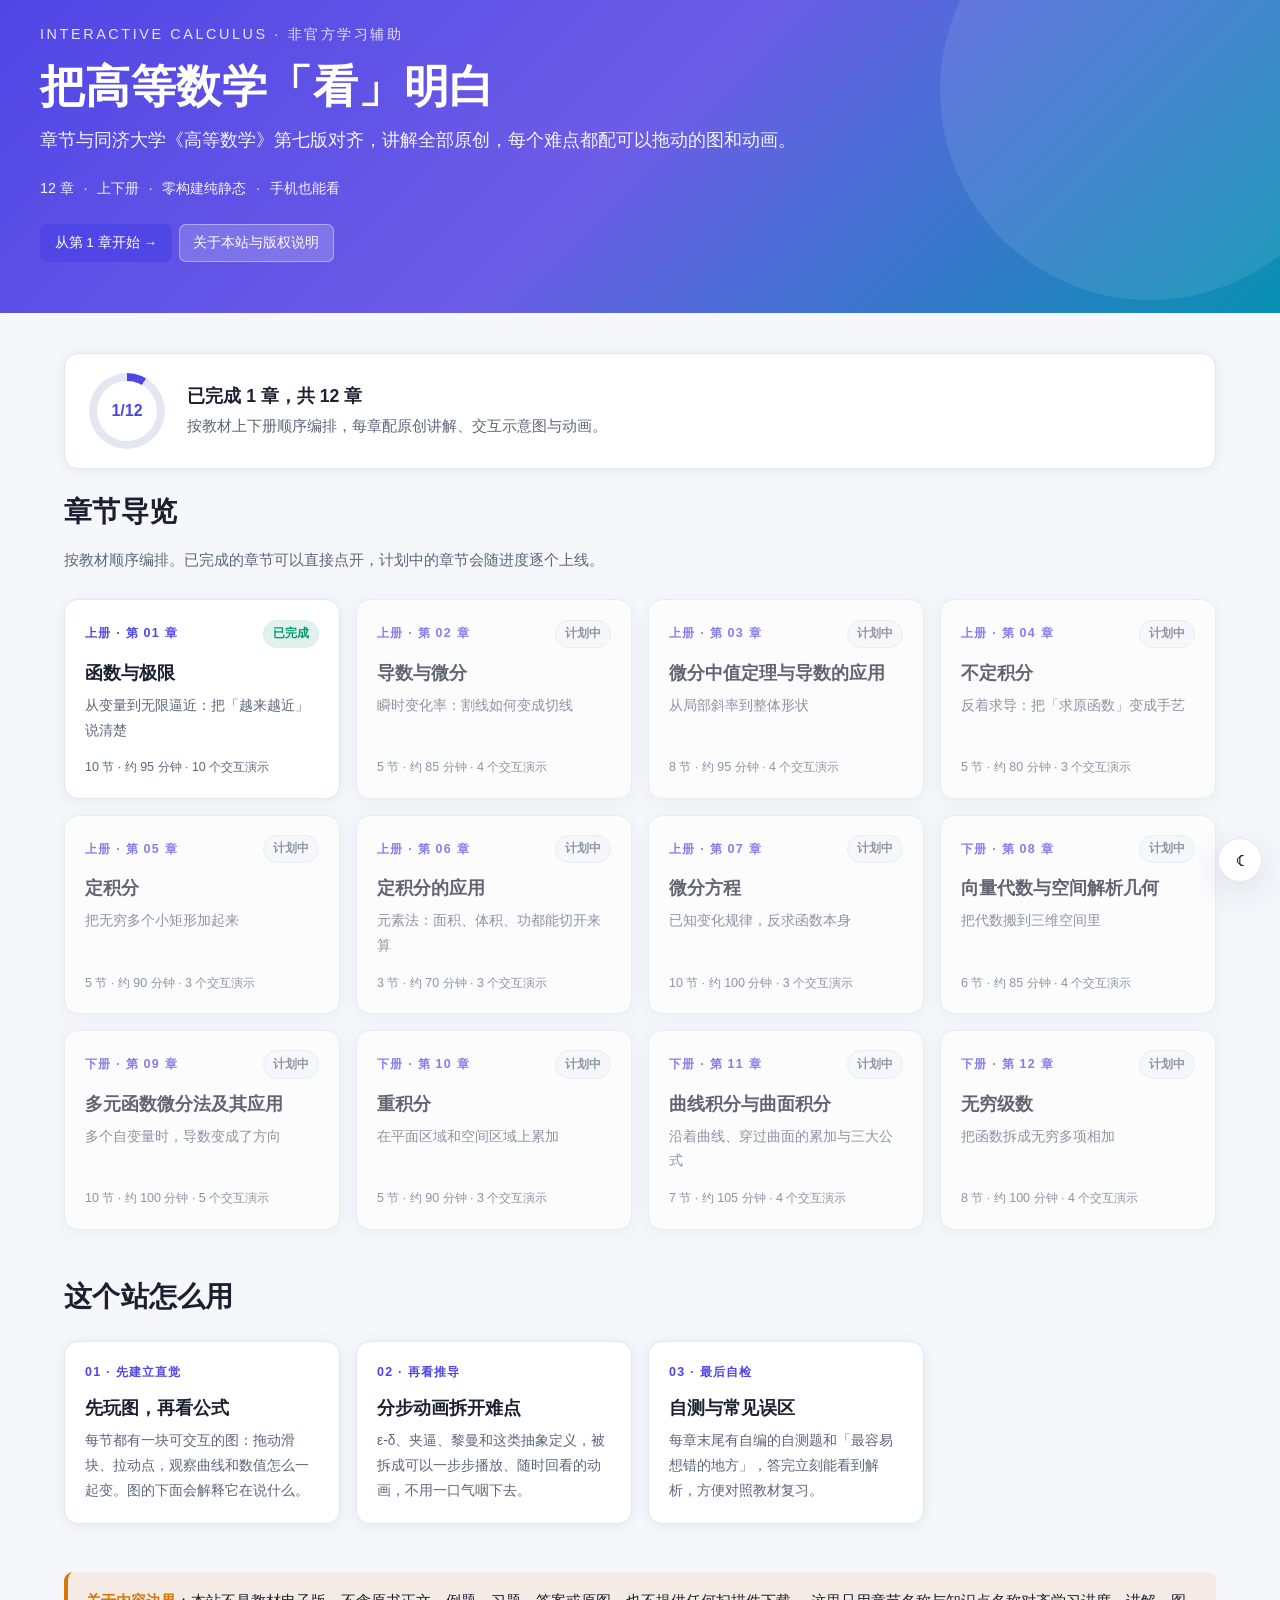
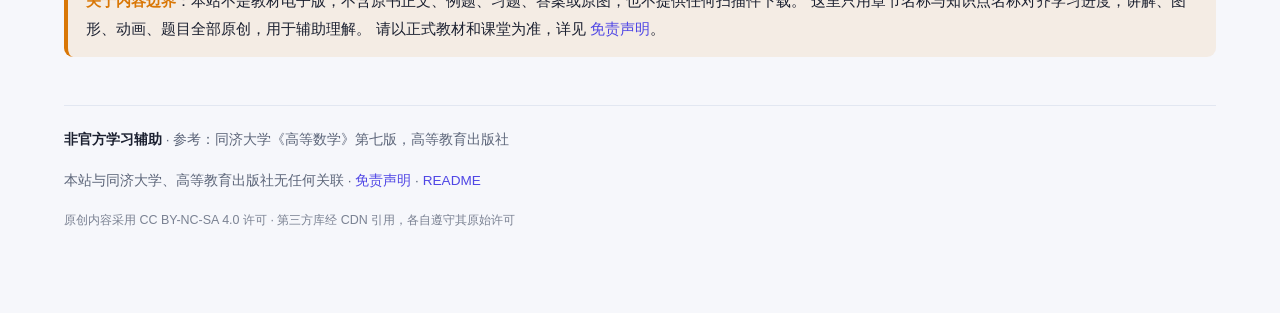
==== index.html @ 286d79a0 "init: 高数互动学习站骨架与第 1 章（函数与极限）" ====
<!DOCTYPE html>
<html lang="zh-CN">
<head>
<meta charset="UTF-8">
<meta name="viewport" content="width=device-width, initial-scale=1">
<title>高等数学 · 互动学习站</title>
<meta name="description" content="非官方学习辅助：把同济版高等数学讲得更直观，配原创示意图、动画与交互自测">
<link rel="stylesheet" href="assets/css/base.css">
<link rel="stylesheet" href="assets/css/layout.css">
<link rel="stylesheet" href="assets/css/components.css">
<script>try{var t=localStorage.getItem('am-theme');if(t)document.documentElement.dataset.theme=t;}catch(e){}</script>
<script type="module" src="assets/js/boot.js"></script>
</head>
<body>

<header class="home-hero">
  <div class="hero-inner">
    <div class="hero-index">Interactive Calculus · 非官方学习辅助</div>
    <h1>把高等数学「看」明白</h1>
    <p class="hero-sub">章节与同济大学《高等数学》第七版对齐，讲解全部原创，每个难点都配可以拖动的图和动画。</p>
    <div class="hero-meta">
      <span>12 章</span><span>·</span><span>上下册</span><span>·</span>
      <span>零构建纯静态</span><span>·</span><span>手机也能看</span>
    </div>
    <div class="btn-row" style="margin-top:1.4rem">
      <a class="btn primary" href="chapters/ch01/ch01.html" style="color:#fff">从第 1 章开始 →</a>
      <a class="btn" href="DISCLAIMER.md" style="background:rgba(255,255,255,.18);border-color:rgba(255,255,255,.4);color:#fff">关于本站与版权说明</a>
    </div>
  </div>
</header>

<div class="home-wrap">

  <div class="progress-panel" data-progress-board></div>

  <h2>章节导览</h2>
  <p class="hint">按教材顺序编排。已完成的章节可以直接点开，计划中的章节会随进度逐个上线。</p>
  <div class="chapter-grid" data-chapter-grid></div>

  <h2>这个站怎么用</h2>
  <div class="chapter-grid">
    <div class="chapter-card">
      <div class="cc-num">01 · 先建立直觉</div>
      <div class="cc-title">先玩图，再看公式</div>
      <div class="cc-sub">每节都有一块可交互的图：拖动滑块、拉动点，观察曲线和数值怎么一起变。图的下面会解释它在说什么。</div>
    </div>
    <div class="chapter-card">
      <div class="cc-num">02 · 再看推导</div>
      <div class="cc-title">分步动画拆开难点</div>
      <div class="cc-sub">ε-δ、夹逼、黎曼和这类抽象定义，被拆成可以一步步播放、随时回看的动画，不用一口气咽下去。</div>
    </div>
    <div class="chapter-card">
      <div class="cc-num">03 · 最后自检</div>
      <div class="cc-title">自测与常见误区</div>
      <div class="cc-sub">每章末尾有自编的自测题和「最容易想错的地方」，答完立刻能看到解析，方便对照教材复习。</div>
    </div>
  </div>

  <div data-card="warning" style="margin-top:2.4rem">
    <strong>关于内容边界</strong>：本站不是教材电子版，不含原书正文、例题、习题、答案或原图，也不提供任何扫描件下载。
    这里只用章节名称与知识点名称对齐学习进度，讲解、图形、动画、题目全部原创，用于辅助理解。
    请以正式教材和课堂为准，详见 <a href="DISCLAIMER.md">免责声明</a>。
  </div>

  <footer class="site-footer">
    <p><strong>非官方学习辅助</strong> · 参考：同济大学《高等数学》第七版，高等教育出版社</p>
    <p>本站与同济大学、高等教育出版社无任何关联 · <a href="DISCLAIMER.md">免责声明</a> · <a href="README.md">README</a></p>
    <p class="copyright">原创内容采用 CC BY-NC-SA 4.0 许可 · 第三方库经 CDN 引用，各自遵守其原始许可</p>
  </footer>
</div>

</body>
</html>
---- assets/css/base.css ----
/* 基础变量、排版、深浅色主题 */
:root {
  --bg: #f6f7fb;
  --bg-soft: #ffffff;
  --card: #ffffff;
  --fg: #1b2030;
  --fg-muted: #5c6579;
  --border: #e2e7f1;
  --accent: #4f46e5;
  --accent-soft: #eef0ff;
  --accent-2: #0891b2;
  --ok: #059669;
  --warn: #d97706;
  --danger: #dc2626;
  --shadow: 0 2px 14px rgba(28, 40, 90, .07);
  --shadow-lg: 0 10px 34px rgba(28, 40, 90, .12);
  --radius: 14px;
  --radius-sm: 9px;
  --maxw: 1200px;
  --font: -apple-system, BlinkMacSystemFont, "Segoe UI", "PingFang SC",
          "Hiragino Sans GB", "Microsoft YaHei", "Noto Sans CJK SC", sans-serif;
  --mono: "SFMono-Regular", Consolas, "Liberation Mono", Menlo, monospace;
}

[data-theme="dark"] {
  --bg: #10131c;
  --bg-soft: #171b27;
  --card: #1b2030;
  --fg: #eef1f8;
  --fg-muted: #a2abc0;
  --border: #2c3346;
  --accent: #9b93ff;
  --accent-soft: #262a45;
  --accent-2: #4fd1e5;
  --ok: #34d399;
  --warn: #fbbf24;
  --danger: #f87171;
  --shadow: 0 2px 14px rgba(0, 0, 0, .3);
  --shadow-lg: 0 10px 34px rgba(0, 0, 0, .45);
}

*, *::before, *::after { box-sizing: border-box; }

html { scroll-behavior: smooth; }

body {
  margin: 0;
  background: var(--bg);
  color: var(--fg);
  font-family: var(--font);
  font-size: 16px;
  line-height: 1.8;
  -webkit-font-smoothing: antialiased;
}

a { color: var(--accent); text-decoration: none; }
a:hover { text-decoration: underline; }

h1, h2, h3, h4 { line-height: 1.35; font-weight: 700; letter-spacing: .01em; }
h1 { font-size: clamp(1.9rem, 4vw, 2.8rem); margin: 0 0 .5rem; }
h2 { font-size: clamp(1.35rem, 2.6vw, 1.75rem); margin: 0 0 1rem; }
h3 { font-size: 1.2rem; margin: 2.4rem 0 .9rem; }

p { margin: 0 0 1.1rem; }
ul, ol { padding-left: 1.4rem; }
li { margin: .35rem 0; }

code {
  font-family: var(--mono);
  font-size: .9em;
  background: var(--accent-soft);
  color: var(--accent);
  padding: .12em .4em;
  border-radius: 5px;
}

.hint { color: var(--fg-muted); font-size: .93rem; }

/* 公式：允许横向滚动，避免窄屏撑破布局 */
.katex-display {
  overflow-x: auto;
  overflow-y: hidden;
  padding: .35rem 0;
  margin: 1rem 0 !important;
}

img, svg { max-width: 100%; height: auto; }

::selection { background: var(--accent); color: #fff; }

:focus-visible { outline: 3px solid var(--accent-2); outline-offset: 2px; }

@media (prefers-reduced-motion: reduce) {
  html { scroll-behavior: auto; }
  *, *::before, *::after { animation-duration: .01ms !important; transition-duration: .01ms !important; }
}
---- assets/css/layout.css ----
/* 页面骨架：章节头、侧栏 + 主内容、首页网格、页脚 */

.chapter-hero, .home-hero {
  position: relative;
  background: linear-gradient(135deg, var(--accent) 0%, #6d5ce7 48%, var(--accent-2) 100%);
  color: #fff;
  padding: 1.4rem 1.5rem 3.2rem;
  overflow: hidden;
}

.chapter-hero::after, .home-hero::after {
  content: "";
  position: absolute;
  right: -80px; top: -120px;
  width: 420px; height: 420px;
  border-radius: 50%;
  background: rgba(255, 255, 255, .09);
  pointer-events: none;
}

.back-link {
  display: inline-block;
  color: rgba(255, 255, 255, .9);
  font-size: .9rem;
  margin-bottom: 1.6rem;
}
.back-link:hover { color: #fff; }

.hero-inner { max-width: var(--maxw); margin: 0 auto; position: relative; z-index: 1; }
.hero-index {
  font-size: .9rem; letter-spacing: .18em; text-transform: uppercase;
  opacity: .85; margin-bottom: .5rem;
}
.hero-sub { font-size: 1.1rem; opacity: .93; margin: .3rem 0 1.2rem; }
.hero-meta { display: flex; flex-wrap: wrap; gap: .6rem; font-size: .9rem; opacity: .92; }

.page-shell {
  max-width: var(--maxw);
  margin: -1.6rem auto 0;
  padding: 0 1.5rem 3rem;
  display: grid;
  grid-template-columns: 236px minmax(0, 1fr);
  gap: 2rem;
  position: relative;
  z-index: 2;
}

.sidebar {
  position: sticky;
  top: 1.2rem;
  align-self: start;
  background: var(--card);
  border: 1px solid var(--border);
  border-radius: var(--radius);
  box-shadow: var(--shadow);
  padding: 1.1rem .9rem;
  max-height: calc(100vh - 2.4rem);
  overflow-y: auto;
  font-size: .9rem;
}

.sidebar h4 {
  margin: .2rem .4rem .7rem;
  font-size: .8rem;
  letter-spacing: .12em;
  color: var(--fg-muted);
  text-transform: uppercase;
}

.sidebar a {
  display: block;
  padding: .38rem .55rem;
  border-radius: 7px;
  color: var(--fg-muted);
  line-height: 1.45;
}
.sidebar a:hover { background: var(--accent-soft); color: var(--accent); text-decoration: none; }
.sidebar a.is-current { background: var(--accent-soft); color: var(--accent); font-weight: 700; }
.sidebar .nav-divider { height: 1px; background: var(--border); margin: .8rem .4rem; }
.sidebar .sec-link { font-size: .83rem; padding-left: 1rem; }

.content {
  background: var(--card);
  border: 1px solid var(--border);
  border-radius: var(--radius);
  box-shadow: var(--shadow);
  padding: 2.2rem clamp(1.2rem, 3vw, 2.8rem);
  min-width: 0;
}

.block { margin-bottom: 3.2rem; scroll-margin-top: 1.5rem; }
.block > h2 {
  padding-bottom: .55rem;
  border-bottom: 2px solid var(--accent-soft);
}
.block > h2::before {
  content: "";
  display: inline-block;
  width: 5px; height: 1.05em;
  background: var(--accent);
  border-radius: 3px;
  vertical-align: -.16em;
  margin-right: .65rem;
}

.section { border-top: 1px dashed var(--border); padding-top: .4rem; }
.section:first-of-type { border-top: 0; }

/* 首页 */
.home-wrap { max-width: var(--maxw); margin: 0 auto; padding: 2.5rem 1.5rem 4rem; }
.home-lead { font-size: 1.05rem; color: var(--fg-muted); max-width: 760px; }
.chapter-grid {
  display: grid;
  grid-template-columns: repeat(auto-fill, minmax(258px, 1fr));
  gap: 1rem;
  margin: 1.6rem 0 3rem;
}
.chapter-card {
  display: flex; flex-direction: column;
  background: var(--card);
  border: 1px solid var(--border);
  border-radius: var(--radius);
  padding: 1.2rem 1.25rem;
  box-shadow: var(--shadow);
  color: var(--fg);
  transition: transform .18s ease, box-shadow .18s ease, border-color .18s ease;
  min-height: 158px;
}
.chapter-card:hover {
  transform: translateY(-3px);
  box-shadow: var(--shadow-lg);
  border-color: var(--accent);
  text-decoration: none;
  color: var(--fg);
}
.chapter-card.is-planned { opacity: .68; }
.cc-top { display: flex; align-items: center; justify-content: space-between; gap: .5rem; }
.cc-num { font-size: .78rem; letter-spacing: .1em; color: var(--accent); font-weight: 700; }
.cc-title { font-size: 1.12rem; font-weight: 700; margin: .55rem 0 .3rem; }
.cc-sub { font-size: .86rem; color: var(--fg-muted); flex: 1; }
.cc-foot { font-size: .78rem; color: var(--fg-muted); margin-top: .8rem; }

/* 页脚 */
.site-footer {
  margin-top: 3rem;
  padding-top: 1.4rem;
  border-top: 1px solid var(--border);
  font-size: .85rem;
  color: var(--fg-muted);
  line-height: 1.7;
}
.site-footer strong { color: var(--fg); }
.site-footer .copyright { font-size: .78rem; opacity: .8; }

@media (max-width: 900px) {
  .page-shell { grid-template-columns: 1fr; gap: 1rem; }
  .sidebar {
    position: static; max-height: none;
    display: none;
  }
  .sidebar.is-open { display: block; }
  .content { padding: 1.6rem 1.15rem; }
  .chapter-hero, .home-hero { padding-bottom: 2.6rem; }
}
---- assets/css/components.css ----
/* 组件：卡片、演示容器、控件、测验、进度、知识图 */

[data-card] {
  border-radius: var(--radius-sm);
  padding: .95rem 1.15rem;
  margin: 1.1rem 0;
  border-left: 4px solid var(--accent);
  background: var(--accent-soft);
  font-size: .95rem;
}
[data-card] strong { color: var(--accent); }
[data-card="warning"] { border-left-color: var(--warn); background: rgba(217,119,6,.09); }
[data-card="warning"] strong { color: var(--warn); }
[data-card="example"] { border-left-color: var(--accent-2); background: rgba(8,145,178,.08); }
[data-card="example"] strong { color: var(--accent-2); }
[data-card="tip"] { border-left-color: var(--ok); background: rgba(5,150,105,.08); }
[data-card="tip"] strong { color: var(--ok); }

.insight { border: 1px dashed var(--ok); }

.goal-list { list-style: none; padding: 0; display: grid; gap: .55rem; }
.goal-list label { display: flex; gap: .65rem; align-items: flex-start; cursor: pointer; }
.goal-list input { margin-top: .45rem; accent-color: var(--accent); width: 16px; height: 16px; flex: none; }
.goal-list label.is-done { color: var(--fg-muted); text-decoration: line-through; }

/* 演示容器：固定高度，JSXGraph / SVG / three.js 都挂在这里 */
.demo-box {
  position: relative;
  background: var(--bg);
  border: 1px solid var(--border);
  border-radius: var(--radius-sm);
  margin: 1.2rem 0;
  padding: .8rem;
}
.demo-box .demo-title {
  font-size: .88rem; font-weight: 700; color: var(--fg);
  margin: 0 0 .1rem;
}
.demo-box .demo-caption { font-size: .83rem; color: var(--fg-muted); margin: 0 0 .6rem; }
.demo-canvas {
  width: 100%; height: 330px;
  background: var(--bg-soft);
  border-radius: 7px;
  border: 1px solid var(--border);
  position: relative;
  overflow: hidden;
}
.demo-canvas.tall { height: 400px; }
.jxgbox { background: var(--bg-soft) !important; }

.demo-controls {
  display: flex; flex-wrap: wrap; align-items: center; gap: .6rem 1rem;
  margin-top: .75rem; font-size: .86rem;
}
.demo-controls label { display: inline-flex; align-items: center; gap: .45rem; }
.demo-controls input[type="range"] { width: 150px; accent-color: var(--accent); }
.demo-controls output {
  font-family: var(--mono); font-size: .85rem;
  background: var(--accent-soft); color: var(--accent);
  padding: .1rem .45rem; border-radius: 5px; min-width: 3.2rem; text-align: center;
}

.btn {
  font: inherit; font-size: .85rem;
  padding: .35rem .85rem;
  border: 1px solid var(--border);
  border-radius: 7px;
  background: var(--bg-soft);
  color: var(--fg);
  cursor: pointer;
  transition: background .15s, border-color .15s, transform .1s;
}
.btn:hover { border-color: var(--accent); color: var(--accent); }
.btn:active { transform: translateY(1px); }
.btn.primary { background: var(--accent); border-color: var(--accent); color: #fff; }
.btn.primary:hover { filter: brightness(1.1); color: #fff; }
.btn.is-active { background: var(--accent); border-color: var(--accent); color: #fff; }
.btn-row { display: flex; flex-wrap: wrap; gap: .45rem; margin-top: .7rem; }

.readout {
  font-family: var(--mono); font-size: .86rem;
  background: var(--bg-soft);
  border: 1px solid var(--border);
  border-radius: 7px;
  padding: .55rem .75rem;
  margin-top: .7rem;
  color: var(--fg);
  white-space: pre-wrap;
  word-break: break-word;
}
.readout b { color: var(--accent); }

/* 分步动画控制条 */
.step-bar { display: flex; align-items: center; gap: .5rem; flex-wrap: wrap; margin-top: .75rem; }
.step-dots { display: flex; gap: .3rem; flex: 1; }
.step-dot {
  width: 9px; height: 9px; border-radius: 50%;
  background: var(--border); border: 0; padding: 0; cursor: pointer;
}
.step-dot.is-active { background: var(--accent); transform: scale(1.35); }
.step-label { font-size: .83rem; color: var(--fg-muted); min-width: 2rem; text-align: right; }

/* 知识结构图 */
.mermaid-box {
  background: var(--bg);
  border: 1px solid var(--border);
  border-radius: var(--radius-sm);
  padding: 1rem;
  overflow-x: auto;
  text-align: center;
}
.mermaid-box svg { max-width: 100%; }
.mermaid-fallback { font-size: .88rem; color: var(--fg-muted); text-align: left; }

/* 自测题 */
.quiz-item {
  border: 1px solid var(--border);
  border-radius: var(--radius-sm);
  padding: 1rem 1.1rem;
  margin-bottom: 1rem;
  background: var(--bg);
}
.quiz-q { font-weight: 600; margin-bottom: .7rem; }
.quiz-options { display: grid; gap: .45rem; }
.quiz-opt {
  text-align: left; font: inherit; font-size: .92rem;
  padding: .5rem .75rem;
  border: 1px solid var(--border); border-radius: 7px;
  background: var(--bg-soft); color: var(--fg); cursor: pointer;
}
.quiz-opt:hover:not(:disabled) { border-color: var(--accent); }
.quiz-opt.is-correct { background: rgba(5,150,105,.13); border-color: var(--ok); color: var(--ok); }
.quiz-opt.is-wrong { background: rgba(220,38,38,.1); border-color: var(--danger); color: var(--danger); }
.quiz-opt:disabled { cursor: default; }
.quiz-explain { font-size: .88rem; margin-top: .7rem; color: var(--fg-muted); }
.quiz-score { font-size: .9rem; color: var(--fg-muted); margin-bottom: 1rem; }
.quiz-score b { color: var(--accent); font-size: 1.05rem; }

/* 徽章与进度 */
.badge {
  display: inline-block; font-size: .74rem; font-weight: 700;
  padding: .16rem .55rem; border-radius: 999px;
  background: var(--accent-soft); color: var(--accent);
  border: 1px solid var(--border);
}
.badge.done { background: rgba(5,150,105,.12); color: var(--ok); }
.badge.planned { background: var(--bg); color: var(--fg-muted); }

.progress-panel {
  display: flex; align-items: center; gap: 1.4rem; flex-wrap: wrap;
  background: var(--card); border: 1px solid var(--border);
  border-radius: var(--radius); padding: 1.2rem 1.5rem;
  box-shadow: var(--shadow); margin-bottom: 1.5rem;
}
.progress-ring {
  width: 76px; height: 76px; border-radius: 50%; flex: none;
  display: grid; place-items: center;
  background: conic-gradient(var(--accent) 0deg, var(--border) 0deg);
}
.progress-ring > span {
  width: 60px; height: 60px; border-radius: 50%;
  background: var(--card); display: grid; place-items: center;
  font-weight: 700; font-size: 1rem; color: var(--accent);
}
.progress-text b { font-size: 1.1rem; }

.chapter-nav { display: flex; justify-content: space-between; gap: 1rem; margin-top: 1.5rem; }
.chapter-nav a {
  flex: 1; border: 1px solid var(--border); border-radius: var(--radius-sm);
  padding: .8rem 1rem; background: var(--bg); color: var(--fg);
}
.chapter-nav a:hover { border-color: var(--accent); text-decoration: none; }
.chapter-nav span { display: block; font-size: .78rem; color: var(--fg-muted); }
.chapter-nav .nav-next { text-align: right; }
.chapter-nav .nav-empty { flex: 1; }

/* 主题切换 / 侧栏开关 */
.theme-toggle {
  position: fixed; right: 1.1rem; bottom: 1.1rem; z-index: 40;
  width: 44px; height: 44px; border-radius: 50%;
  border: 1px solid var(--border); background: var(--card);
  color: var(--fg); box-shadow: var(--shadow-lg);
  cursor: pointer; font-size: 1.1rem;
}
.nav-toggle { display: none; }
@media (max-width: 900px) {
  .nav-toggle {
    display: inline-block; position: fixed; left: 1.1rem; bottom: 1.1rem; z-index: 40;
    padding: .5rem .85rem; border-radius: 999px;
  }
  .demo-canvas { height: 280px; }
  .demo-canvas.tall { height: 330px; }
  .demo-controls input[type="range"] { width: 110px; }
}

/* CDN 加载失败提示 */
.lib-error {
  padding: .8rem 1rem; border-radius: var(--radius-sm);
  border: 1px solid var(--warn); background: rgba(217,119,6,.1);
  color: var(--warn); font-size: .86rem; margin: .6rem 0;
}
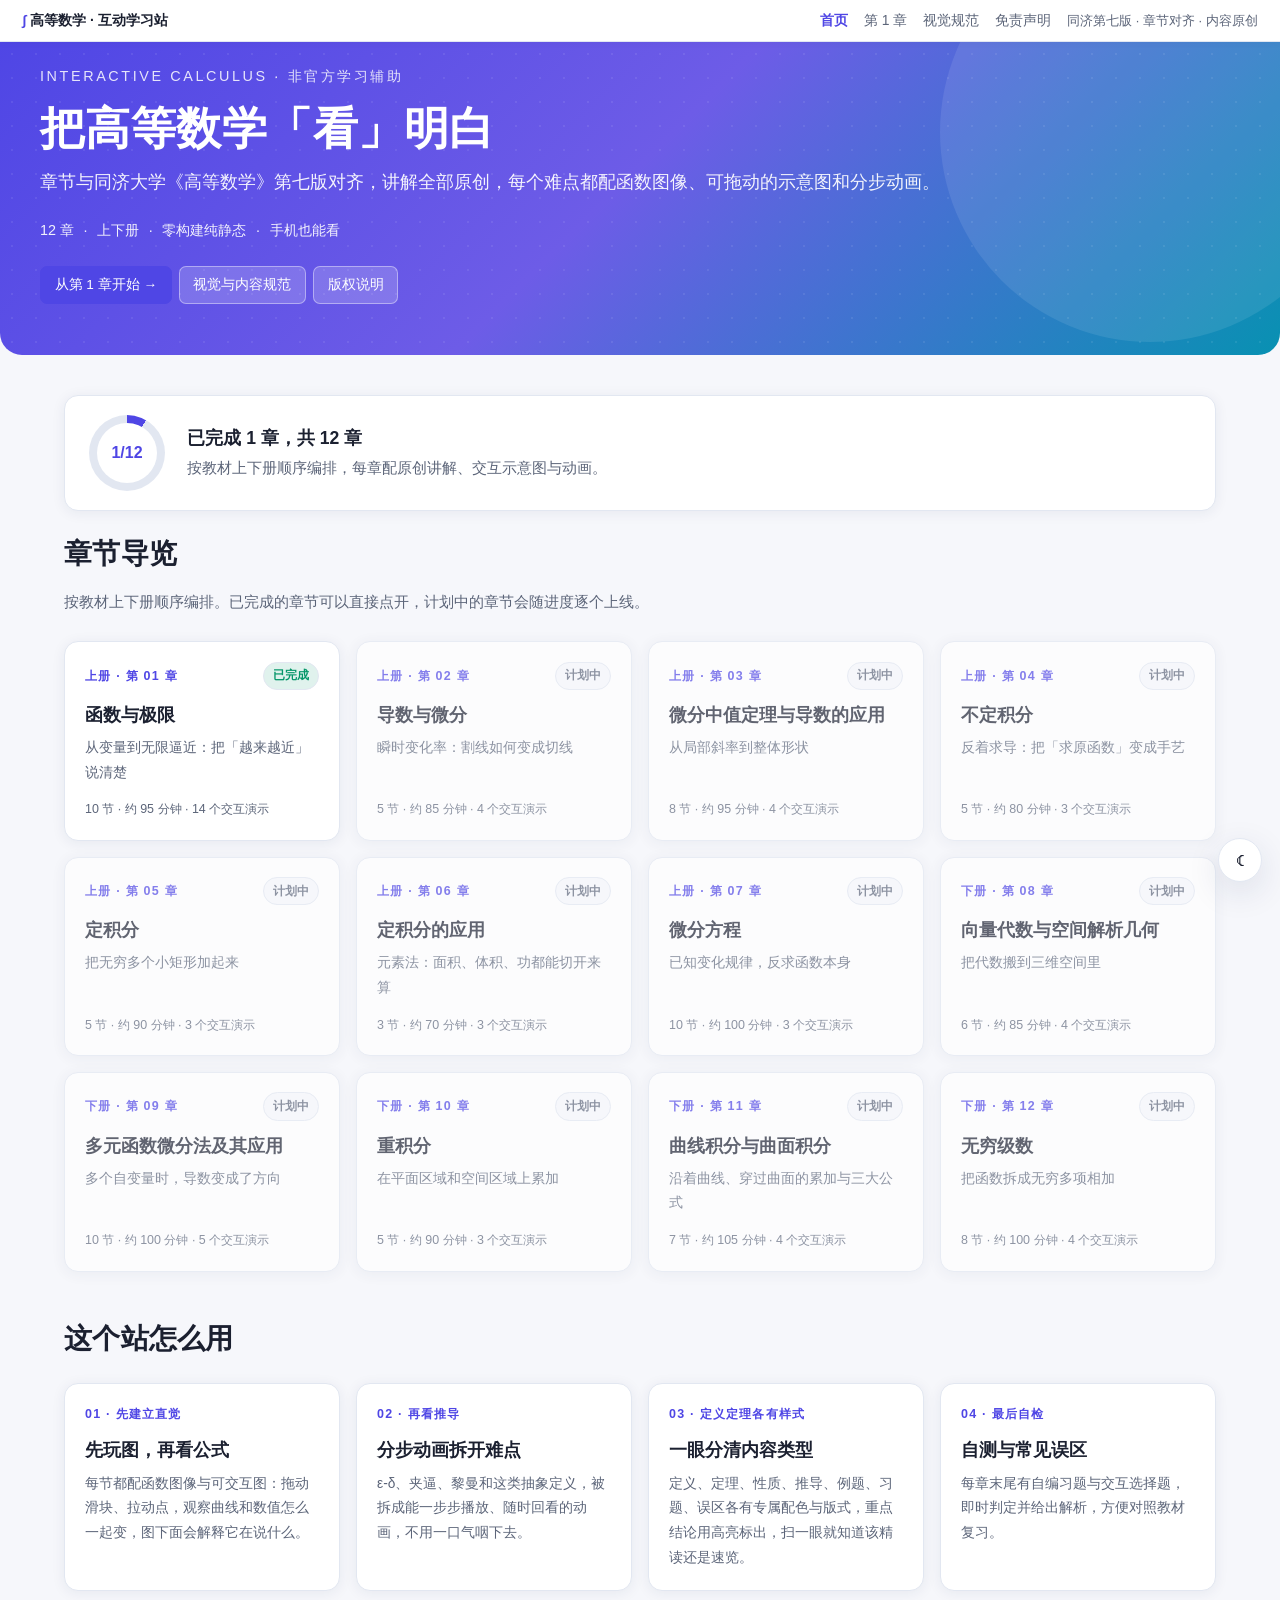
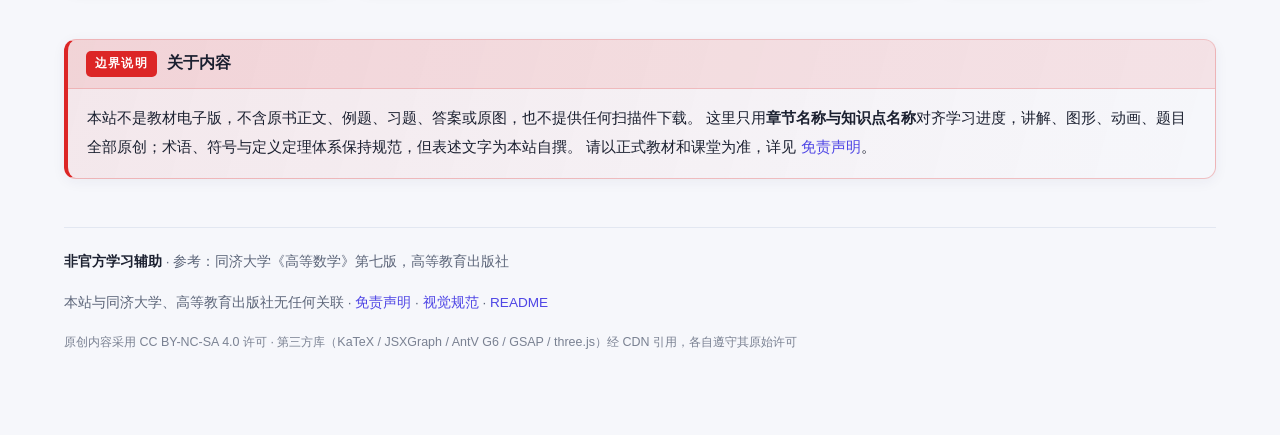
==== commit 7ca1ff1c: "feat(ch01): AntV G6 知识图、视觉规范体系与 14 个函数图像演示" ====
--- a/index.html
+++ b/index.html
@@ -4,27 +4,42 @@
 <meta charset="UTF-8">
 <meta name="viewport" content="width=device-width, initial-scale=1">
 <title>高等数学 · 互动学习站</title>
-<meta name="description" content="非官方学习辅助：把同济版高等数学讲得更直观，配原创示意图、动画与交互自测">
+<meta name="description" content="非官方学习辅助：把同济版高等数学讲得更直观，配原创函数图像、动画与交互自测">
 <link rel="stylesheet" href="assets/css/base.css">
 <link rel="stylesheet" href="assets/css/layout.css">
 <link rel="stylesheet" href="assets/css/components.css">
+<link rel="stylesheet" href="assets/css/design-system.css">
 <script>try{var t=localStorage.getItem('am-theme');if(t)document.documentElement.dataset.theme=t;}catch(e){}</script>
 <script type="module" src="assets/js/boot.js"></script>
+<script type="module" src="assets/js/polish.js"></script>
 </head>
 <body>
+
+<div class="topbar">
+  <div class="brand"><b>∫</b> 高等数学 · 互动学习站</div>
+  <nav class="tb-nav">
+    <a href="index.html">首页</a>
+    <a href="chapters/ch01/ch01.html">第 1 章</a>
+    <a href="style-guide.html">视觉规范</a>
+    <a href="DISCLAIMER.md">免责声明</a>
+  </nav>
+  <span class="tb-hint">同济第七版 · 章节对齐 · 内容原创</span>
+</div>
+<div class="reading-progress" data-reading-progress></div>
 
 <header class="home-hero">
   <div class="hero-inner">
     <div class="hero-index">Interactive Calculus · 非官方学习辅助</div>
     <h1>把高等数学「看」明白</h1>
-    <p class="hero-sub">章节与同济大学《高等数学》第七版对齐，讲解全部原创，每个难点都配可以拖动的图和动画。</p>
+    <p class="hero-sub">章节与同济大学《高等数学》第七版对齐，讲解全部原创，每个难点都配函数图像、可拖动的示意图和分步动画。</p>
     <div class="hero-meta">
       <span>12 章</span><span>·</span><span>上下册</span><span>·</span>
       <span>零构建纯静态</span><span>·</span><span>手机也能看</span>
     </div>
     <div class="btn-row" style="margin-top:1.4rem">
       <a class="btn primary" href="chapters/ch01/ch01.html" style="color:#fff">从第 1 章开始 →</a>
-      <a class="btn" href="DISCLAIMER.md" style="background:rgba(255,255,255,.18);border-color:rgba(255,255,255,.4);color:#fff">关于本站与版权说明</a>
+      <a class="btn" href="style-guide.html" style="background:rgba(255,255,255,.18);border-color:rgba(255,255,255,.4);color:#fff">视觉与内容规范</a>
+      <a class="btn" href="DISCLAIMER.md" style="background:rgba(255,255,255,.18);border-color:rgba(255,255,255,.4);color:#fff">版权说明</a>
     </div>
   </div>
 </header>
@@ -34,7 +49,7 @@
   <div class="progress-panel" data-progress-board></div>
 
   <h2>章节导览</h2>
-  <p class="hint">按教材顺序编排。已完成的章节可以直接点开，计划中的章节会随进度逐个上线。</p>
+  <p class="hint">按教材上下册顺序编排。已完成的章节可以直接点开，计划中的章节会随进度逐个上线。</p>
   <div class="chapter-grid" data-chapter-grid></div>
 
   <h2>这个站怎么用</h2>
@@ -42,30 +57,41 @@
     <div class="chapter-card">
       <div class="cc-num">01 · 先建立直觉</div>
       <div class="cc-title">先玩图，再看公式</div>
-      <div class="cc-sub">每节都有一块可交互的图：拖动滑块、拉动点，观察曲线和数值怎么一起变。图的下面会解释它在说什么。</div>
+      <div class="cc-sub">每节都配函数图像与可交互图：拖动滑块、拉动点，观察曲线和数值怎么一起变，图下面会解释它在说什么。</div>
     </div>
     <div class="chapter-card">
       <div class="cc-num">02 · 再看推导</div>
       <div class="cc-title">分步动画拆开难点</div>
-      <div class="cc-sub">ε-δ、夹逼、黎曼和这类抽象定义，被拆成可以一步步播放、随时回看的动画，不用一口气咽下去。</div>
+      <div class="cc-sub">ε-δ、夹逼、黎曼和这类抽象定义，被拆成能一步步播放、随时回看的动画，不用一口气咽下去。</div>
     </div>
     <div class="chapter-card">
-      <div class="cc-num">03 · 最后自检</div>
+      <div class="cc-num">03 · 定义定理各有样式</div>
+      <div class="cc-title">一眼分清内容类型</div>
+      <div class="cc-sub">定义、定理、性质、推导、例题、习题、误区各有专属配色与版式，重点结论用高亮标出，扫一眼就知道该精读还是速览。</div>
+    </div>
+    <div class="chapter-card">
+      <div class="cc-num">04 · 最后自检</div>
       <div class="cc-title">自测与常见误区</div>
-      <div class="cc-sub">每章末尾有自编的自测题和「最容易想错的地方」，答完立刻能看到解析，方便对照教材复习。</div>
+      <div class="cc-sub">每章末尾有自编习题与交互选择题，即时判定并给出解析，方便对照教材复习。</div>
     </div>
   </div>
 
-  <div data-card="warning" style="margin-top:2.4rem">
-    <strong>关于内容边界</strong>：本站不是教材电子版，不含原书正文、例题、习题、答案或原图，也不提供任何扫描件下载。
-    这里只用章节名称与知识点名称对齐学习进度，讲解、图形、动画、题目全部原创，用于辅助理解。
-    请以正式教材和课堂为准，详见 <a href="DISCLAIMER.md">免责声明</a>。
+  <div class="math-block pitfall" style="margin-top:2.4rem">
+    <div class="mb-head"><span class="mb-tag">边界说明</span><span class="mb-title">关于内容</span></div>
+    <div class="mb-body">
+      本站不是教材电子版，不含原书正文、例题、习题、答案或原图，也不提供任何扫描件下载。
+      这里只用<strong>章节名称与知识点名称</strong>对齐学习进度，讲解、图形、动画、题目全部原创；术语、符号与定义定理体系保持规范，但表述文字为本站自撰。
+      请以正式教材和课堂为准，详见 <a href="DISCLAIMER.md">免责声明</a>。
+    </div>
   </div>
 
   <footer class="site-footer">
     <p><strong>非官方学习辅助</strong> · 参考：同济大学《高等数学》第七版，高等教育出版社</p>
-    <p>本站与同济大学、高等教育出版社无任何关联 · <a href="DISCLAIMER.md">免责声明</a> · <a href="README.md">README</a></p>
-    <p class="copyright">原创内容采用 CC BY-NC-SA 4.0 许可 · 第三方库经 CDN 引用，各自遵守其原始许可</p>
+    <p>本站与同济大学、高等教育出版社无任何关联 ·
+       <a href="DISCLAIMER.md">免责声明</a> ·
+       <a href="style-guide.html">视觉规范</a> ·
+       <a href="README.md">README</a></p>
+    <p class="copyright">原创内容采用 CC BY-NC-SA 4.0 许可 · 第三方库（KaTeX / JSXGraph / AntV G6 / GSAP / three.js）经 CDN 引用，各自遵守其原始许可</p>
   </footer>
 </div>
 
--- a/assets/css/design-system.css
+++ b/assets/css/design-system.css
@@ -0,0 +1,270 @@
+/* ============================================================
+   高等数学互动学习站 · 视觉设计规范 v1 (Design System)
+   ------------------------------------------------------------
+   语义化数学内容组件（全部靠 class，无需 JS）：
+     .math-block.definition   定义        靛蓝
+     .math-block.theorem      定理        紫
+     .math-block.property     性质 / 推论 青
+     .math-block.proof        推导 / 证明 石板
+     .math-block.example      例题        绿
+     .math-block.exercise     习题        琥珀
+     .math-block.remark       注记        灰
+     .math-block.insight      直观理解    绿松
+     .math-block.pitfall      常见误区    红
+     mark.key / strong.term   重点高亮 / 术语强调
+     .formula-box             独立编号公式块
+   页面级：
+     .topbar  顶部导航   .reading-progress  阅读进度条
+   ------------------------------------------------------------
+   新增章节时直接套用这些 class，禁止另起一套颜色或卡片样式。
+   ============================================================ */
+
+:root {
+  --def:      #4f46e5; --def-rgb:     79, 70, 229;
+  --thm:      #7c3aed; --thm-rgb:    124, 58, 237;
+  --prop:     #0891b2; --prop-rgb:     8, 145, 178;
+  --proof:    #475569; --proof-rgb:   71, 85, 105;
+  --ex:       #059669; --ex-rgb:       5, 150, 105;
+  --exer:     #d97706; --exer-rgb:   217, 119, 6;
+  --remark:   #64748b; --remark-rgb: 100, 116, 139;
+  --insight:  #0d9488; --insight-rgb: 13, 148, 136;
+  --pitfall:  #dc2626; --pitfall-rgb:220, 38, 38;
+  --key:      #f59e0b;
+}
+
+/* ---------- 语义卡片基类 ---------- */
+
+.math-block {
+  --c: var(--def);
+  --cr: var(--def-rgb);
+  position: relative;
+  margin: 1.7rem 0;
+  border: 1px solid rgba(var(--cr), .26);
+  border-left: 4px solid var(--c);
+  border-radius: 12px;
+  background: linear-gradient(105deg, rgba(var(--cr), .075), rgba(var(--cr), .018) 66%, transparent);
+  box-shadow: 0 3px 14px rgba(28, 40, 90, .055);
+  overflow: hidden;
+}
+[data-theme="dark"] .math-block {
+  background: rgba(var(--cr), .11);
+  box-shadow: 0 3px 16px rgba(0, 0, 0, .26);
+}
+
+.math-block > .mb-head {
+  display: flex; align-items: center; gap: .6rem; flex-wrap: wrap;
+  padding: .6rem 1.1rem;
+  background: rgba(var(--cr), .10);
+  border-bottom: 1px solid rgba(var(--cr), .18);
+}
+.mb-tag {
+  background: var(--c); color: #fff;
+  font-size: .72rem; font-weight: 700; letter-spacing: .1em;
+  padding: .18rem .6rem; border-radius: 5px; white-space: nowrap;
+}
+.mb-title { font-weight: 700; font-size: 1rem; color: var(--fg); }
+.mb-no {
+  margin-left: auto; font-family: var(--mono);
+  font-size: .78rem; color: var(--c); opacity: .9; white-space: nowrap;
+}
+.math-block > .mb-body {
+  padding: .95rem 1.2rem 1.05rem;
+  font-size: .95rem; line-height: 1.88;
+}
+.math-block .mb-body > :last-child { margin-bottom: 0; }
+
+/* 变体配色 */
+.math-block.definition { --c: var(--def);     --cr: var(--def-rgb); }
+.math-block.theorem    { --c: var(--thm);     --cr: var(--thm-rgb); }
+.math-block.property   { --c: var(--prop);    --cr: var(--prop-rgb); }
+.math-block.proof      { --c: var(--proof);   --cr: var(--proof-rgb); }
+.math-block.example    { --c: var(--ex);      --cr: var(--ex-rgb); }
+.math-block.exercise   { --c: var(--exer);    --cr: var(--exer-rgb); }
+.math-block.remark     { --c: var(--remark);  --cr: var(--remark-rgb); }
+.math-block.insight    { --c: var(--insight); --cr: var(--insight-rgb); }
+.math-block.pitfall    { --c: var(--pitfall); --cr: var(--pitfall-rgb); }
+
+/* 定理、定义：正文里的关键句自动加重 */
+.math-block.definition .mb-body strong,
+.math-block.theorem .mb-body strong { color: var(--c); }
+
+/* ---------- 推导 / 证明：编号步骤 ---------- */
+
+.math-block.proof > .mb-body { padding-top: .45rem; }
+.math-block.proof > .mb-head { background: rgba(var(--cr), .08); }
+.derive { list-style: none; counter-reset: d; padding: 0; margin: 0; }
+.derive > li {
+  counter-increment: d;
+  display: grid; grid-template-columns: 24px minmax(0, 1fr);
+  gap: .8rem; align-items: start;
+  padding: .62rem 0;
+  border-bottom: 1px dashed rgba(var(--cr), .28);
+}
+.derive > li:last-child { border-bottom: 0; }
+.derive > li::before {
+  content: counter(d);
+  width: 22px; height: 22px; border-radius: 50%;
+  background: var(--c); color: #fff;
+  display: grid; place-items: center;
+  font-size: .72rem; font-weight: 700; margin-top: .3rem;
+}
+.derive-eq { display: block; overflow-x: auto; }
+.derive-note { display: block; font-size: .84rem; color: var(--fg-muted); margin-top: .15rem; }
+.proof-fold { width: 100%; }
+.proof-fold > summary {
+  cursor: pointer; list-style: none;
+  font-size: .85rem; font-weight: 700; color: var(--c);
+  padding: .35rem 0;
+}
+.proof-fold > summary::-webkit-details-marker { display: none; }
+.proof-fold > summary::before { content: '▸ '; }
+.proof-fold[open] > summary::before { content: '▾ '; }
+
+/* ---------- 例题：题干 / 解 / 评注 三段式 ---------- */
+
+.ex-part {
+  display: grid; grid-template-columns: 50px minmax(0, 1fr);
+  gap: .8rem; padding: .55rem 0;
+}
+.ex-part + .ex-part { border-top: 1px dashed rgba(var(--cr), .24); }
+.ex-label {
+  font-size: .76rem; font-weight: 700; color: var(--c);
+  letter-spacing: .08em; padding-top: .3rem;
+}
+.ex-q { font-weight: 600; }
+.ex-note { color: var(--fg-muted); font-size: .9rem; }
+
+/* ---------- 习题：琥珀色卡片 + 折叠答案 ---------- */
+
+.exercise-card {
+  border: 1px solid rgba(var(--exer-rgb), .32);
+  border-left: 3px solid var(--exer);
+  border-radius: 10px;
+  padding: .85rem 1.05rem; margin: .85rem 0;
+  background: rgba(var(--exer-rgb), .055);
+}
+.ex-head { display: flex; align-items: center; gap: .6rem; margin-bottom: .5rem; }
+.ex-no {
+  background: var(--exer); color: #fff;
+  width: 24px; height: 24px; border-radius: 6px;
+  display: grid; place-items: center;
+  font-size: .75rem; font-weight: 700; flex: none;
+}
+.ex-level {
+  font-size: .73rem; color: var(--exer);
+  border: 1px solid rgba(var(--exer-rgb), .42);
+  border-radius: 999px; padding: .04rem .5rem;
+}
+.ex-options { display: grid; gap: .4rem; margin-top: .55rem; }
+.ex-options span {
+  display: block; padding: .38rem .65rem;
+  background: var(--bg-soft); border: 1px solid var(--border);
+  border-radius: 6px; font-size: .9rem;
+}
+.ex-answer { margin-top: .6rem; }
+.ex-answer > summary {
+  cursor: pointer; font-size: .86rem; font-weight: 700; color: var(--exer);
+}
+.ex-answer > .ex-answer-body {
+  padding: .55rem 0 0; font-size: .9rem; color: var(--fg-muted);
+  border-top: 1px dashed rgba(var(--exer-rgb), .3); margin-top: .5rem;
+}
+
+/* ---------- 重点高亮与术语 ---------- */
+
+mark.key {
+  background: linear-gradient(transparent 52%, rgba(245, 158, 11, .45) 52%);
+  color: inherit; font-weight: 700;
+  padding: 0 .08em; border-radius: 2px;
+}
+[data-theme="dark"] mark.key {
+  background: linear-gradient(transparent 52%, rgba(245, 158, 11, .34) 52%);
+}
+strong.term, .term {
+  color: var(--accent); font-weight: 700;
+  border-bottom: 2px dotted rgba(var(--def-rgb), .55);
+  padding-bottom: 1px;
+}
+[data-theme="dark"] strong.term, [data-theme="dark"] .term { color: #b9b3ff; }
+
+/* ---------- 独立编号公式块 ---------- */
+
+.formula-box {
+  position: relative; margin: 1.3rem 0;
+  padding: 1rem 1.2rem;
+  border-radius: 10px;
+  border: 1px solid rgba(var(--def-rgb), .20);
+  background: linear-gradient(100deg, rgba(var(--def-rgb), .05), transparent);
+  text-align: center;
+}
+.formula-box .fb-no {
+  position: absolute; right: .85rem; top: .5rem;
+  font-family: var(--mono); font-size: .74rem; color: var(--fg-muted);
+}
+.formula-box .katex-display { margin: .2rem 0 !important; }
+
+/* ---------- 页面级：导航条、阅读进度、章节装饰 ---------- */
+
+.topbar {
+  position: sticky; top: 0; z-index: 30;
+  display: flex; align-items: center; gap: 1rem; flex-wrap: wrap;
+  padding: .5rem 1.4rem;
+  background: var(--bg-soft);
+  border-bottom: 1px solid var(--border);
+  font-size: .87rem;
+  box-shadow: 0 1px 8px rgba(28, 40, 90, .04);
+}
+.topbar .brand { font-weight: 800; color: var(--fg); white-space: nowrap; }
+.topbar .brand b { color: var(--accent); }
+.topbar .tb-nav { display: flex; gap: 1rem; margin-left: auto; flex-wrap: wrap; }
+.topbar .tb-nav a { color: var(--fg-muted); }
+.topbar .tb-nav a:hover { color: var(--accent); text-decoration: none; }
+.topbar .tb-hint { color: var(--fg-muted); font-size: .8rem; }
+
+.reading-progress {
+  position: fixed; top: 0; left: 0; height: 3px; width: 0;
+  background: linear-gradient(90deg, var(--accent), var(--accent-2));
+  z-index: 60; transition: width .08s linear;
+}
+
+.chapter-hero, .home-hero { border-radius: 0 0 22px 22px; }
+.chapter-hero::before, .home-hero::before {
+  content: ""; position: absolute; inset: 0;
+  background-image: radial-gradient(circle, rgba(255, 255, 255, .22) 1px, transparent 1px);
+  background-size: 24px 24px;
+  opacity: .35; pointer-events: none;
+}
+.hero-inner { position: relative; z-index: 2; }
+
+.section > h3 {
+  display: flex; align-items: center; gap: .6rem;
+  padding: .55rem .85rem; margin: 2.6rem 0 1rem;
+  background: var(--accent-soft);
+  border-radius: 8px;
+  color: var(--accent); font-size: 1.05rem;
+}
+.section > h3::before {
+  content: "§"; font-family: var(--mono); opacity: .55; font-size: .95em;
+}
+.content p { line-height: 1.9; }
+
+/* 知识结构图容器（AntV G6） */
+.mermaid-box { min-height: 340px; padding: .6rem; }
+.g6-hint { font-size: .78rem; color: var(--fg-muted); margin: .3rem 0 0; }
+
+/* 首页卡片微交互 */
+.chapter-card:hover .cc-title { color: var(--accent); }
+
+/* 兼容旧版 data-card 写法（模板与既有页面渐进迁移） */
+[data-card="def"]     { border-left-color: var(--def);     background: rgba(var(--def-rgb), .07); }
+[data-card="warning"] { border-left-color: var(--pitfall); background: rgba(var(--pitfall-rgb), .075); }
+[data-card="example"] { border-left-color: var(--ex);      background: rgba(var(--ex-rgb), .07); }
+[data-card="tip"]     { border-left-color: var(--insight); background: rgba(var(--insight-rgb), .07); }
+
+@media (max-width: 900px) {
+  .math-block > .mb-body { padding: .8rem .95rem; }
+  .ex-part { grid-template-columns: 42px minmax(0, 1fr); gap: .5rem; }
+  .topbar { padding: .45rem 1rem; }
+  .topbar .tb-hint { display: none; }
+  .mermaid-box { min-height: 280px; }
+}
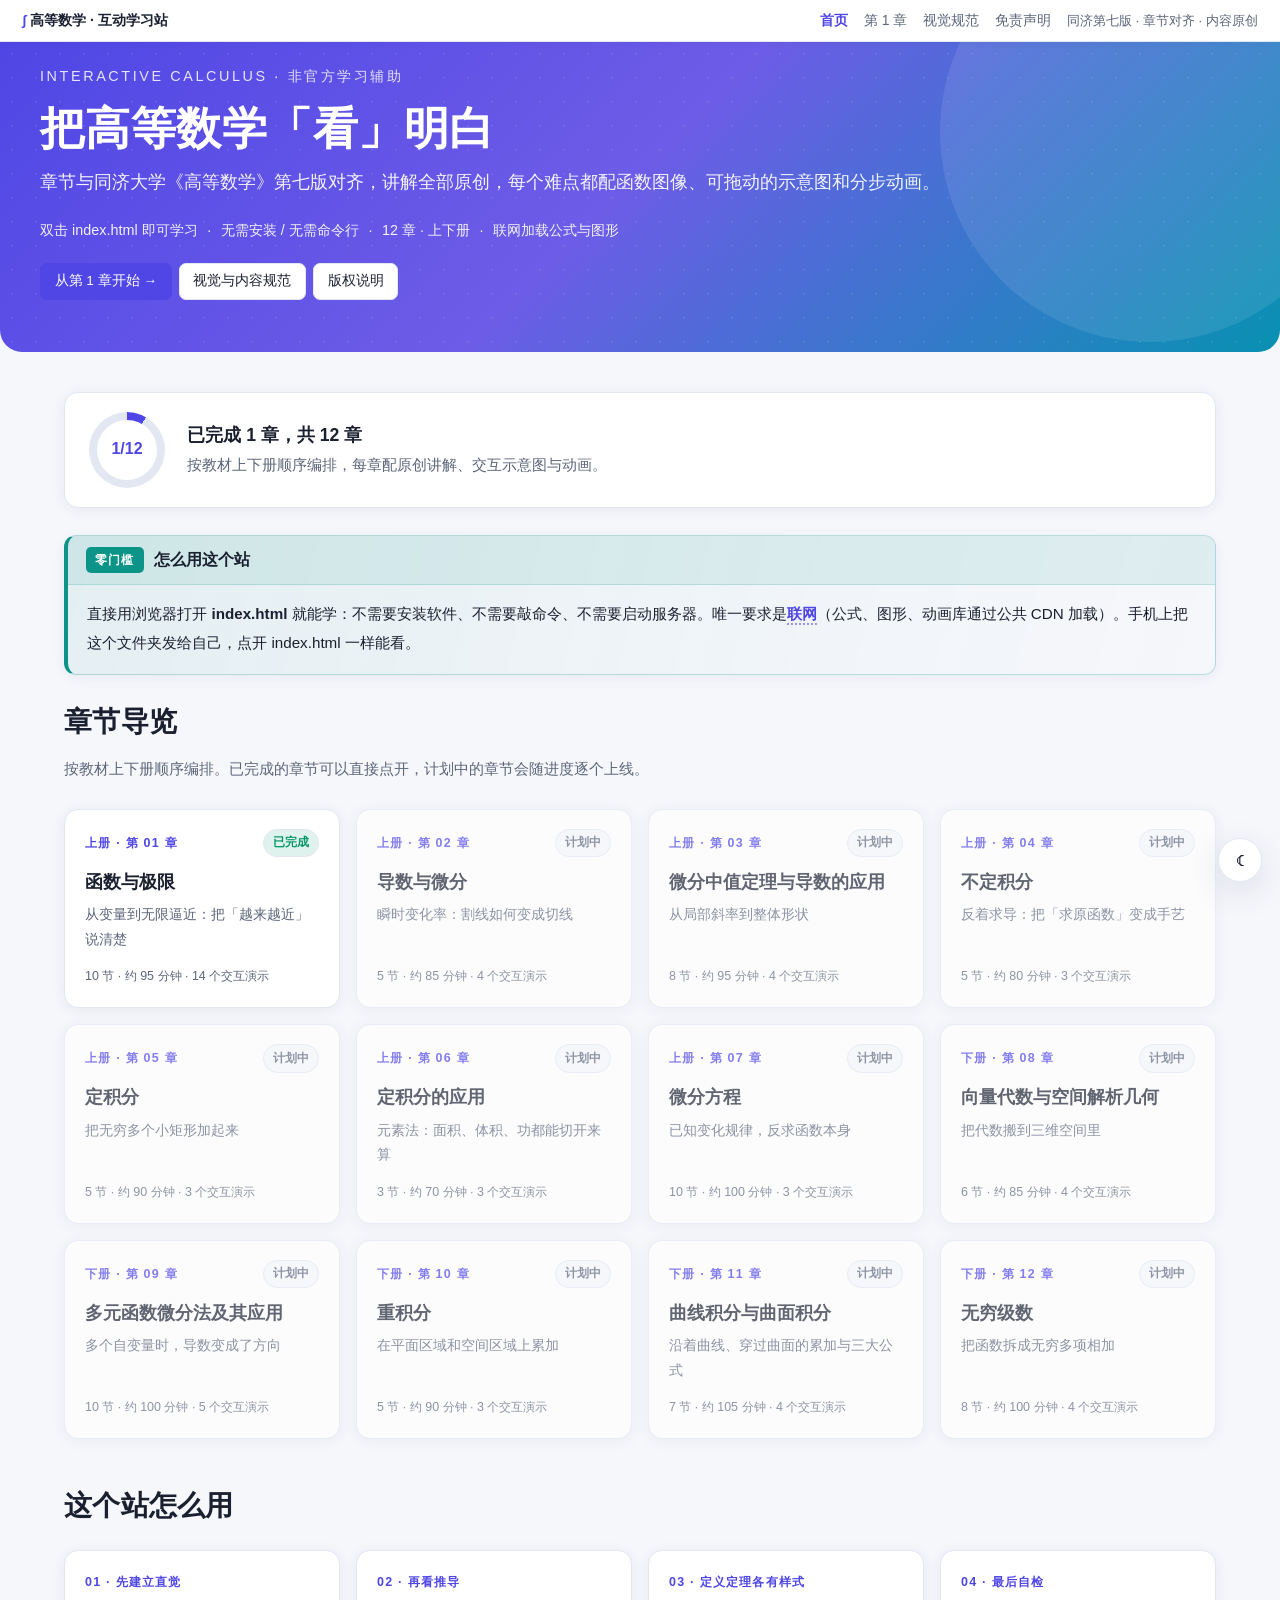
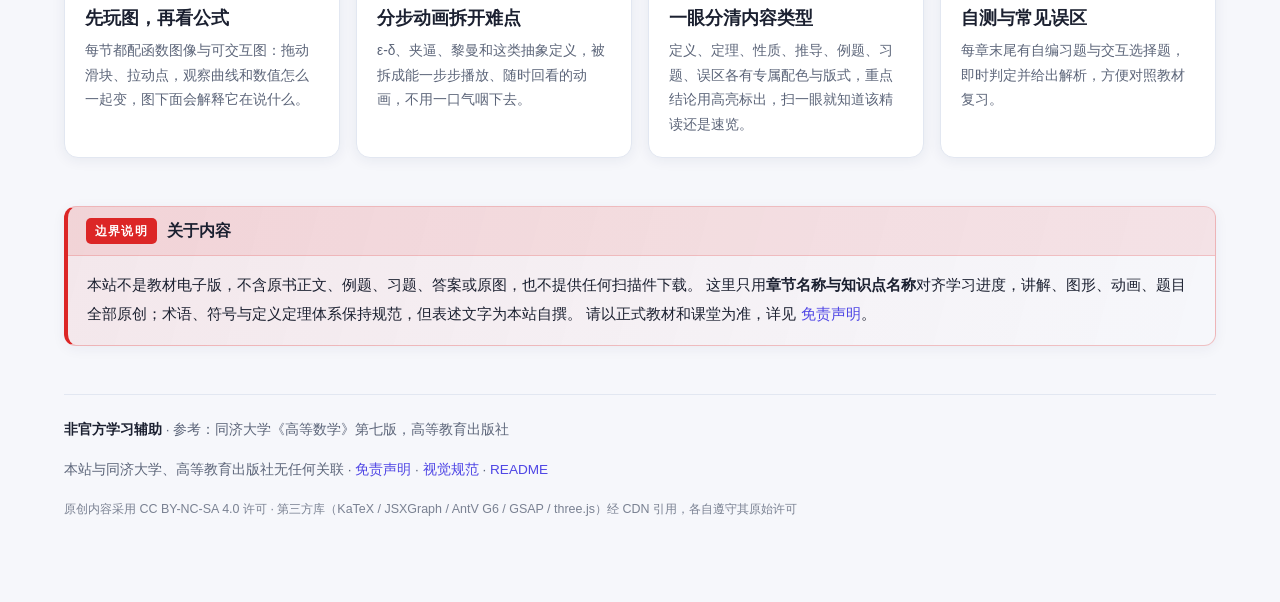
==== commit 4f751b30: "refactor: file:// 直接打开支持、全局样式收敛与 docs/ 规范文档" ====
--- a/index.html
+++ b/index.html
@@ -9,9 +9,20 @@
 <link rel="stylesheet" href="assets/css/layout.css">
 <link rel="stylesheet" href="assets/css/components.css">
 <link rel="stylesheet" href="assets/css/design-system.css">
+<link rel="stylesheet" href="assets/css/demos.css">
 <script>try{var t=localStorage.getItem('am-theme');if(t)document.documentElement.dataset.theme=t;}catch(e){}</script>
-<script type="module" src="assets/js/boot.js"></script>
-<script type="module" src="assets/js/polish.js"></script>
+<script defer src="assets/js/chapters.js"></script>
+<script defer src="assets/js/cdn.js"></script>
+<script defer src="assets/js/math.js"></script>
+<script defer src="assets/js/graph.js"></script>
+<script defer src="assets/js/plot.js"></script>
+<script defer src="assets/js/steps.js"></script>
+<script defer src="assets/js/mindmap.js"></script>
+<script defer src="assets/js/quiz.js"></script>
+<script defer src="assets/js/theme.js"></script>
+<script defer src="assets/js/nav.js"></script>
+<script defer src="assets/js/polish.js"></script>
+<script defer src="assets/js/boot.js"></script>
 </head>
 <body>
 
@@ -33,13 +44,15 @@
     <h1>把高等数学「看」明白</h1>
     <p class="hero-sub">章节与同济大学《高等数学》第七版对齐，讲解全部原创，每个难点都配函数图像、可拖动的示意图和分步动画。</p>
     <div class="hero-meta">
-      <span>12 章</span><span>·</span><span>上下册</span><span>·</span>
-      <span>零构建纯静态</span><span>·</span><span>手机也能看</span>
+      <span>双击 index.html 即可学习</span><span>·</span>
+      <span>无需安装 / 无需命令行</span><span>·</span>
+      <span>12 章 · 上下册</span><span>·</span>
+      <span>联网加载公式与图形</span>
     </div>
-    <div class="btn-row" style="margin-top:1.4rem">
+    <div class="btn-row hero-actions">
       <a class="btn primary" href="chapters/ch01/ch01.html" style="color:#fff">从第 1 章开始 →</a>
-      <a class="btn" href="style-guide.html" style="background:rgba(255,255,255,.18);border-color:rgba(255,255,255,.4);color:#fff">视觉与内容规范</a>
-      <a class="btn" href="DISCLAIMER.md" style="background:rgba(255,255,255,.18);border-color:rgba(255,255,255,.4);color:#fff">版权说明</a>
+      <a class="btn" href="style-guide.html" class="on-hero">视觉与内容规范</a>
+      <a class="btn" href="DISCLAIMER.md" class="on-hero">版权说明</a>
     </div>
   </div>
 </header>
@@ -47,6 +60,11 @@
 <div class="home-wrap">
 
   <div class="progress-panel" data-progress-board></div>
+
+  <div class="math-block insight">
+    <div class="mb-head"><span class="mb-tag">零门槛</span><span class="mb-title">怎么用这个站</span></div>
+    <div class="mb-body">直接用浏览器打开 <strong>index.html</strong> 就能学：不需要安装软件、不需要敲命令、不需要启动服务器。唯一要求是<strong class="term">联网</strong>（公式、图形、动画库通过公共 CDN 加载）。手机上把这个文件夹发给自己，点开 index.html 一样能看。</div>
+  </div>
 
   <h2>章节导览</h2>
   <p class="hint">按教材上下册顺序编排。已完成的章节可以直接点开，计划中的章节会随进度逐个上线。</p>
@@ -76,7 +94,7 @@
     </div>
   </div>
 
-  <div class="math-block pitfall" style="margin-top:2.4rem">
+  <div class="math-block pitfall mt-lg">
     <div class="mb-head"><span class="mb-tag">边界说明</span><span class="mb-title">关于内容</span></div>
     <div class="mb-body">
       本站不是教材电子版，不含原书正文、例题、习题、答案或原图，也不提供任何扫描件下载。
--- a/assets/css/base.css
+++ b/assets/css/base.css
@@ -20,6 +20,17 @@
   --font: -apple-system, BlinkMacSystemFont, "Segoe UI", "PingFang SC",
           "Hiragino Sans GB", "Microsoft YaHei", "Noto Sans CJK SC", sans-serif;
   --mono: "SFMono-Regular", Consolas, "Liberation Mono", Menlo, monospace;
+  /* 语义色：定义/定理/性质/推导/例题/习题/注记/直观理解/误区/重点 */
+  --def:      #4f46e5; --def-rgb:     79, 70, 229;
+  --thm:      #7c3aed; --thm-rgb:    124, 58, 237;
+  --prop:     #0891b2; --prop-rgb:     8, 145, 178;
+  --proof:    #475569; --proof-rgb:   71, 85, 105;
+  --ex:       #059669; --ex-rgb:       5, 150, 105;
+  --exer:     #d97706; --exer-rgb:   217, 119, 6;
+  --remark:   #64748b; --remark-rgb: 100, 116, 139;
+  --insight:  #0d9488; --insight-rgb: 13, 148, 136;
+  --pitfall:  #dc2626; --pitfall-rgb:220, 38, 38;
+  --key:      #f59e0b;
 }
 
 [data-theme="dark"] {
--- a/assets/css/design-system.css
+++ b/assets/css/design-system.css
@@ -17,20 +17,9 @@
      .topbar  顶部导航   .reading-progress  阅读进度条
    ------------------------------------------------------------
    新增章节时直接套用这些 class，禁止另起一套颜色或卡片样式。
+   所有可配置颜色/间距/字号统一在 base.css 的 :root 中修改。
    ============================================================ */
 
-:root {
-  --def:      #4f46e5; --def-rgb:     79, 70, 229;
-  --thm:      #7c3aed; --thm-rgb:    124, 58, 237;
-  --prop:     #0891b2; --prop-rgb:     8, 145, 178;
-  --proof:    #475569; --proof-rgb:   71, 85, 105;
-  --ex:       #059669; --ex-rgb:       5, 150, 105;
-  --exer:     #d97706; --exer-rgb:   217, 119, 6;
-  --remark:   #64748b; --remark-rgb: 100, 116, 139;
-  --insight:  #0d9488; --insight-rgb: 13, 148, 136;
-  --pitfall:  #dc2626; --pitfall-rgb:220, 38, 38;
-  --key:      #f59e0b;
-}
 
 /* ---------- 语义卡片基类 ---------- */
 
--- a/assets/css/demos.css
+++ b/assets/css/demos.css
@@ -0,0 +1,30 @@
+/* 演示组件与全局工具类 · 由全局样式表统一管理，禁止在 JS 里动态注入 CSS */
+.machine{display:flex;align-items:center;justify-content:center;gap:.8rem;flex-wrap:wrap;
+    background:var(--bg-soft);border:1px solid var(--border);border-radius:9px;padding:1.2rem .8rem;position:relative;overflow:hidden}
+  .m-node{width:88px;text-align:center;background:var(--bg);border:1px solid var(--border);border-radius:9px;padding:.55rem}
+  .m-node span,.m-box span{display:block;font-size:.72rem;color:var(--fg-muted)}
+  .m-node b,.m-box b{display:block;font-size:1.15rem;font-family:monospace;color:var(--accent)}
+  .m-box{width:118px;text-align:center;background:var(--accent-soft);border:2px dashed var(--accent);border-radius:12px;padding:.55rem}
+  .m-arrow{font-size:1.4rem;color:var(--fg-muted)}
+  .m-ball{position:absolute;left:1.2rem;top:50%;width:14px;height:14px;border-radius:50%;
+    background:var(--accent-2);transform:translateY(-50%);box-shadow:0 0 0 4px rgba(8,145,178,.18)}
+  .unit-svg{width:100%;max-width:520px;height:auto;display:block;margin:0 auto;background:var(--bg-soft);
+    border:1px solid var(--border);border-radius:9px}
+  .unit-svg text{font-size:12px;fill:var(--fg-muted)}
+  .unit-svg .lbl{font-size:13px;font-weight:700}
+
+/* ---------- 全局工具类（避免页面内联 style） ---------- */
+.hero-actions { margin-top: 1.2rem; }
+.btn.on-hero { background: rgba(255,255,255,.18); border-color: rgba(255,255,255,.4); color: #fff; }
+.btn.primary.on-hero { background: var(--accent); border-color: var(--accent); color: #fff; }
+.mt-lg { margin-top: 2.4rem; }
+.table-scroll { overflow-x: auto; }
+.spec-table { width: 100%; border-collapse: collapse; font-size: .9rem; min-width: 620px; }
+.spec-table th, .spec-table td { padding: .55rem; text-align: left; }
+.spec-table thead tr { border-bottom: 2px solid var(--border); }
+.spec-table tbody tr { border-bottom: 1px solid var(--border); }
+.txt-ok { color: var(--ok); }
+.txt-danger { color: var(--danger); }
+.color-accent { color: var(--accent); }
+.color-cyan { color: var(--accent-2); }
+.color-key { color: var(--key); }
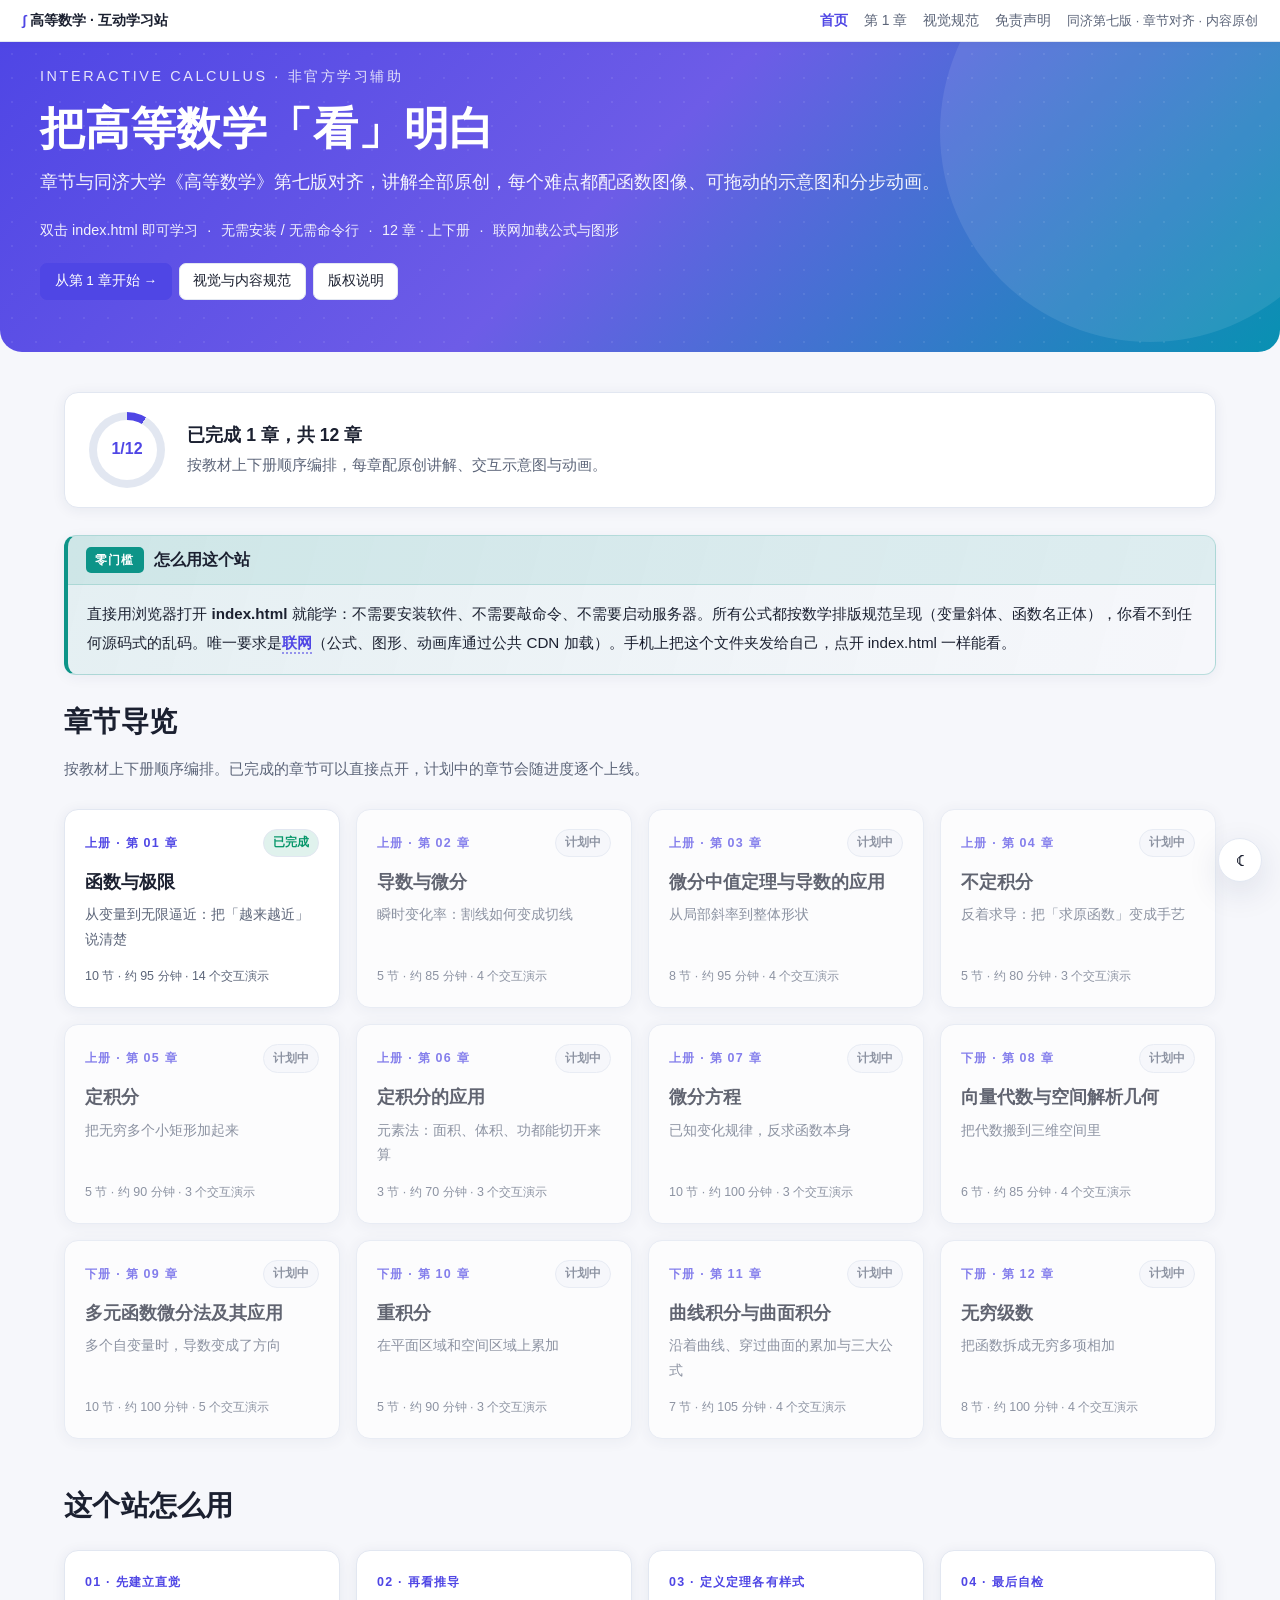
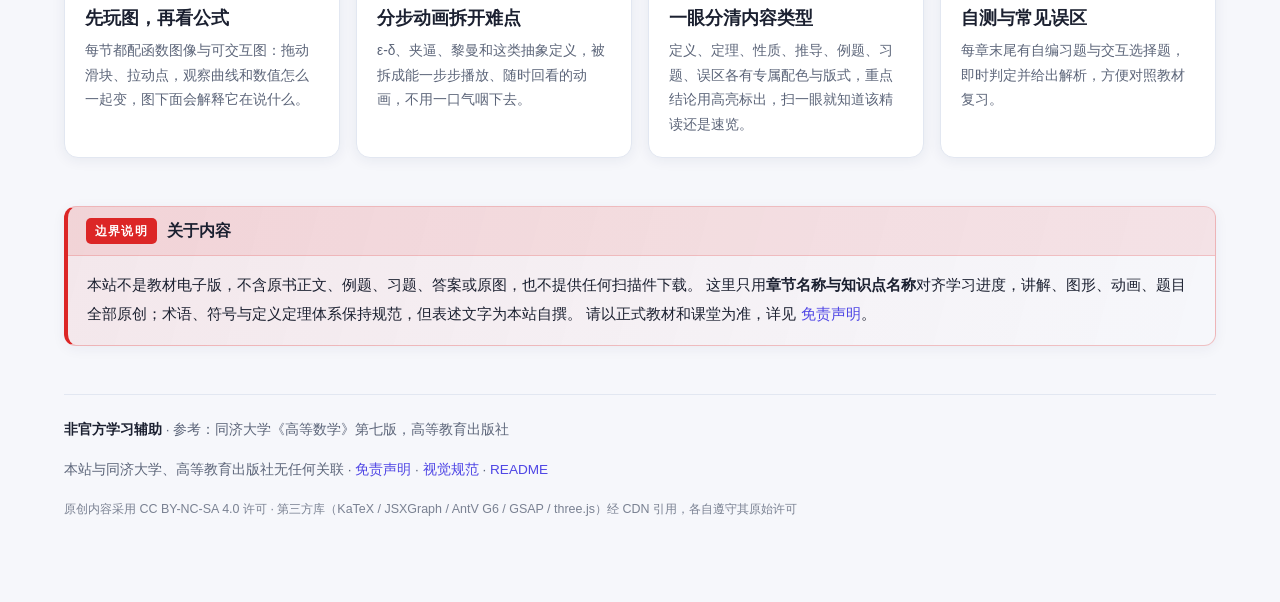
==== commit c6bb8898: "docs(math): 数学排版规范、自动审计与 12 条核心原则 - 新增 docs/MATH_TYPESET.md：斜体/正体对照、禁止原始写法、编号、间距、统一宏、自查清单 - 新增 tools" ====
--- a/index.html
+++ b/index.html
@@ -63,7 +63,7 @@
 
   <div class="math-block insight">
     <div class="mb-head"><span class="mb-tag">零门槛</span><span class="mb-title">怎么用这个站</span></div>
-    <div class="mb-body">直接用浏览器打开 <strong>index.html</strong> 就能学：不需要安装软件、不需要敲命令、不需要启动服务器。唯一要求是<strong class="term">联网</strong>（公式、图形、动画库通过公共 CDN 加载）。手机上把这个文件夹发给自己，点开 index.html 一样能看。</div>
+    <div class="mb-body">直接用浏览器打开 <strong>index.html</strong> 就能学：不需要安装软件、不需要敲命令、不需要启动服务器。所有公式都按数学排版规范呈现（变量斜体、函数名正体），你看不到任何源码式的乱码。唯一要求是<strong class="term">联网</strong>（公式、图形、动画库通过公共 CDN 加载）。手机上把这个文件夹发给自己，点开 index.html 一样能看。</div>
   </div>
 
   <h2>章节导览</h2>
--- a/assets/css/base.css
+++ b/assets/css/base.css
@@ -31,6 +31,10 @@
   --insight:  #0d9488; --insight-rgb: 13, 148, 136;
   --pitfall:  #dc2626; --pitfall-rgb:220, 38, 38;
   --key:      #f59e0b;
+  /* 数学排版：字号比例与间距，全站公式只认这几个值（规范见 docs/MATH_TYPESET.md） */
+  --math-inline-scale: 1.06;   /* 行内公式相对正文字号的倍率 */
+  --math-display-scale: 1.14;  /* 独立公式的字号倍率 */
+  --math-display-gap: .9rem;   /* 独立公式上下留白 */
 }
 
 [data-theme="dark"] {
@@ -95,6 +99,35 @@
   margin: 1rem 0 !important;
 }
 
+/* ============================================================
+   数学排版：全局唯一来源（详细规范见 docs/MATH_TYPESET.md）
+   字号/行距/间距如需调整，只改这里和 :root 中的 --math-* 变量
+   ============================================================ */
+
+/* 行内公式：与中文正文同号，稍大一点点补偿 KaTeX 的视觉收缩 */
+.katex { font-size: calc(1em * var(--math-inline-scale)); }
+
+/* 行内公式不要被汉字行高挤偏基线 */
+.katex .base { line-height: 1.2; }
+
+/* 独立公式（$$...$$）：居中、与正文拉开距离、字号略大便于阅读 */
+.katex-display > .katex { font-size: calc(1em * var(--math-display-scale)); }
+
+/* 独立公式上下留白由变量控制，全站统一 */
+.formula-box .katex-display { margin: var(--math-display-gap) 0 !important; }
+/* 行内公式在中文里不要被行高挤到下一行 */
+
+/* 公式过多时（如极限四则运算）允许横向滚动而不是挤压变形 */
+.formula-box { overflow-x: auto; overflow-y: hidden; }
+
+/* 长公式在窄屏上的兜底：只滚动公式本身，不带动整页 */
+@media (max-width: 640px) {
+  .katex-display > .katex { font-size: 1em; }
+}
+
+/* 数学变量在正文中如需强调（如“设 x 为自变量”），用 .var 走数学斜体 */
+.var { font-family: KaTeX_Math, 'Times New Roman', serif; font-style: italic; }
+
 img, svg { max-width: 100%; height: auto; }
 
 ::selection { background: var(--accent); color: #fff; }
--- a/assets/css/design-system.css
+++ b/assets/css/design-system.css
@@ -190,7 +190,7 @@
   position: absolute; right: .85rem; top: .5rem;
   font-family: var(--mono); font-size: .74rem; color: var(--fg-muted);
 }
-.formula-box .katex-display { margin: .2rem 0 !important; }
+/* 公式间距统一由 base.css 的 --math-display-gap 控制，此处不再覆盖 */
 
 /* ---------- 页面级：导航条、阅读进度、章节装饰 ---------- */
 
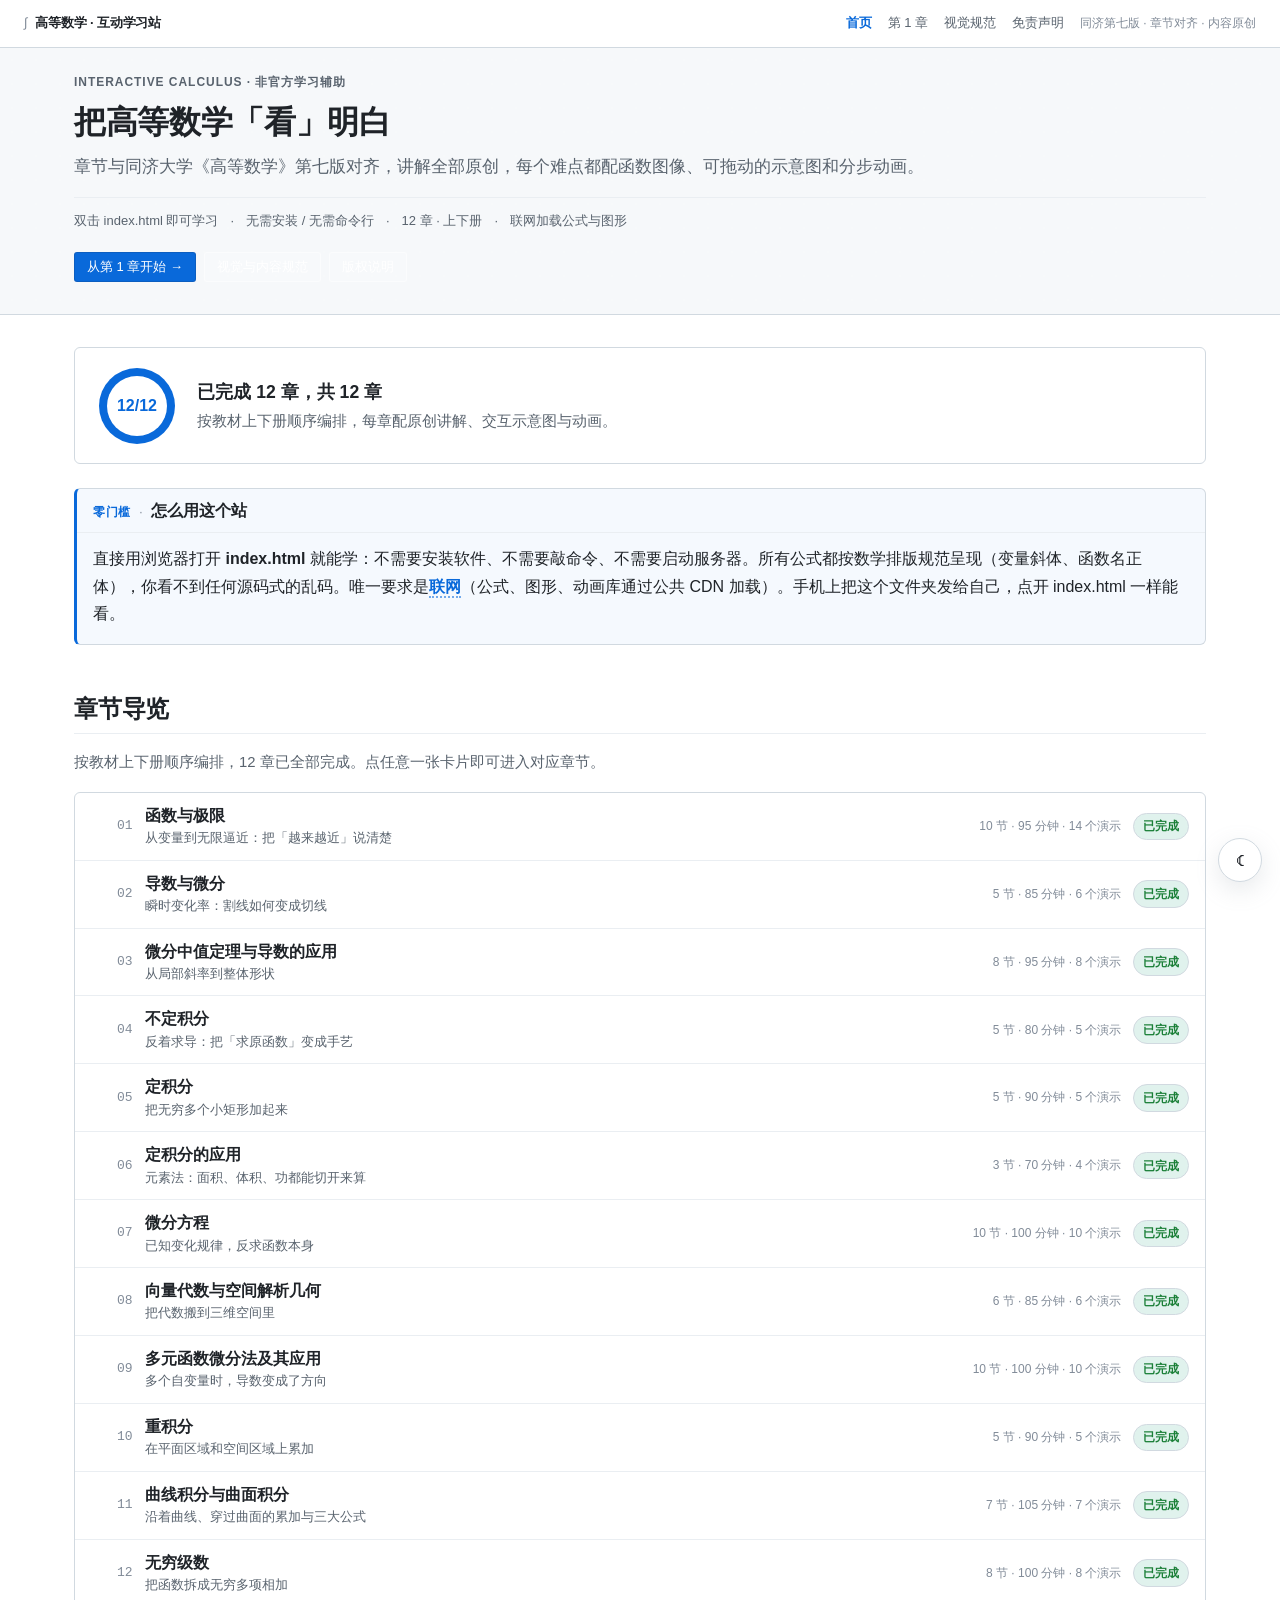
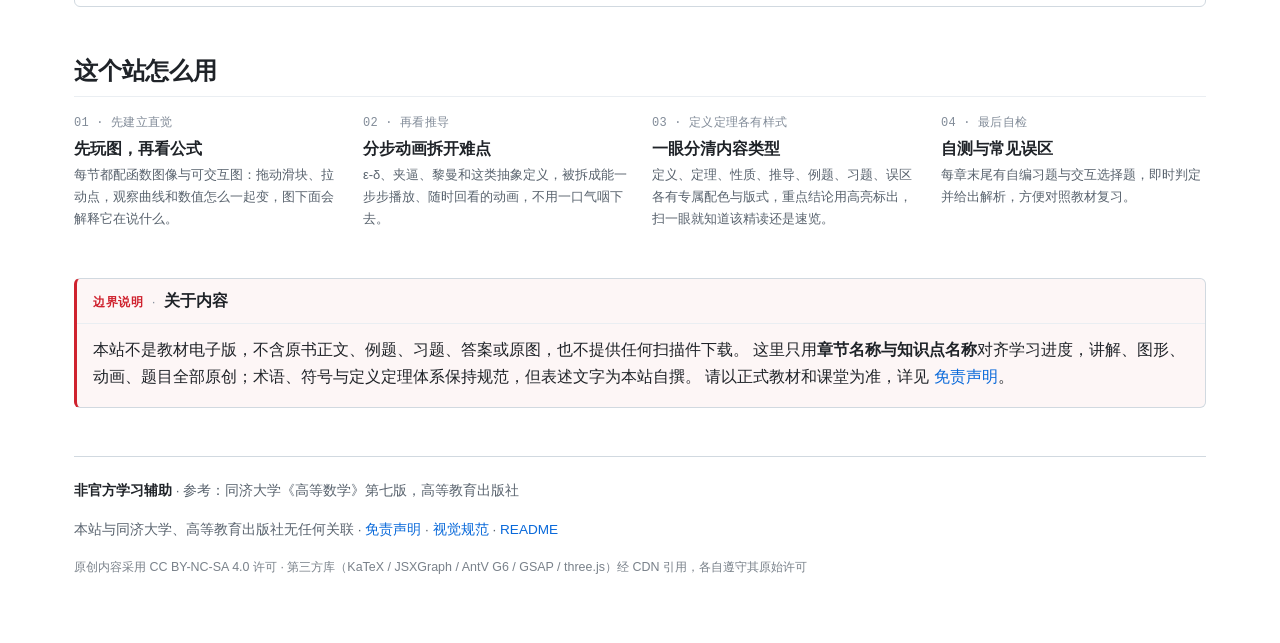
==== commit 59f3ca03: "feat(content): 补齐 ch02~ch12 共 11 章正文与交互演示 - 12 章全部完成：极限、导数与微分、微分中值定理与导数应用、不定积分、   定积分、定积分的应用、微分方程、向量" ====
--- a/index.html
+++ b/index.html
@@ -51,8 +51,8 @@
     </div>
     <div class="btn-row hero-actions">
       <a class="btn primary" href="chapters/ch01/ch01.html" style="color:#fff">从第 1 章开始 →</a>
-      <a class="btn" href="style-guide.html" class="on-hero">视觉与内容规范</a>
-      <a class="btn" href="DISCLAIMER.md" class="on-hero">版权说明</a>
+      <a class="btn on-hero" href="style-guide.html">视觉与内容规范</a>
+      <a class="btn on-hero" href="DISCLAIMER.md">版权说明</a>
     </div>
   </div>
 </header>
@@ -67,7 +67,7 @@
   </div>
 
   <h2>章节导览</h2>
-  <p class="hint">按教材上下册顺序编排。已完成的章节可以直接点开，计划中的章节会随进度逐个上线。</p>
+  <p class="hint">按教材上下册顺序编排，12 章已全部完成。点任意一张卡片即可进入对应章节。</p>
   <div class="chapter-grid" data-chapter-grid></div>
 
   <h2>这个站怎么用</h2>
--- a/assets/css/base.css
+++ b/assets/css/base.css
@@ -1,57 +1,136 @@
 /* 基础变量、排版、深浅色主题 */
 :root {
-  --bg: #f6f7fb;
-  --bg-soft: #ffffff;
+  /* ============================================================
+     设计 token · 唯一来源（规范见 docs/VISUAL_SPEC.md）
+     ------------------------------------------------------------
+     取色与尺度参考 GitHub Primer（MIT）：
+       画布/背景分层用中性灰阶，强调色只用于"可点击"，不做装饰；
+       圆角只有 3px / 6px / 12px 三档，绝大多数元素用 6px；
+       阴影只在浮层用一次，正文容器一律靠 1px 边框分层。
+     刻意不用：渐变色块、大圆角、彩色投影、紫色主色。
+     ============================================================ */
+
+  /* 表面（由浅到深三层，靠边框而不是阴影区分） */
+  --bg: #ffffff;
+  --bg-soft: #f6f8fa;
+  --bg-inset: #eff2f5;
   --card: #ffffff;
-  --fg: #1b2030;
-  --fg-muted: #5c6579;
-  --border: #e2e7f1;
-  --accent: #4f46e5;
-  --accent-soft: #eef0ff;
-  --accent-2: #0891b2;
-  --ok: #059669;
-  --warn: #d97706;
-  --danger: #dc2626;
-  --shadow: 0 2px 14px rgba(28, 40, 90, .07);
-  --shadow-lg: 0 10px 34px rgba(28, 40, 90, .12);
-  --radius: 14px;
-  --radius-sm: 9px;
-  --maxw: 1200px;
-  --font: -apple-system, BlinkMacSystemFont, "Segoe UI", "PingFang SC",
-          "Hiragino Sans GB", "Microsoft YaHei", "Noto Sans CJK SC", sans-serif;
-  --mono: "SFMono-Regular", Consolas, "Liberation Mono", Menlo, monospace;
-  /* 语义色：定义/定理/性质/推导/例题/习题/注记/直观理解/误区/重点 */
-  --def:      #4f46e5; --def-rgb:     79, 70, 229;
-  --thm:      #7c3aed; --thm-rgb:    124, 58, 237;
-  --prop:     #0891b2; --prop-rgb:     8, 145, 178;
-  --proof:    #475569; --proof-rgb:   71, 85, 105;
-  --ex:       #059669; --ex-rgb:       5, 150, 105;
-  --exer:     #d97706; --exer-rgb:   217, 119, 6;
-  --remark:   #64748b; --remark-rgb: 100, 116, 139;
-  --insight:  #0d9488; --insight-rgb: 13, 148, 136;
-  --pitfall:  #dc2626; --pitfall-rgb:220, 38, 38;
-  --key:      #f59e0b;
+
+  /* 文字 */
+  --fg: #1f2328;
+  --fg-muted: #59636e;
+  --fg-subtle: #818b98;
+
+  /* 边框：3 档粗细感，主边框最实 */
+  --border: #d1d9e0;
+  --border-muted: #d8dee4;
+  --border-soft: #eaeef2;
+
+  /* 强调色：只给链接、当前项、主按钮 */
+  --accent: #0969da;
+  --accent-hover: #0550ae;
+  --accent-soft: #ddf4ff;
+
+  /* 语义色 */
+  --ok: #1a7f37;
+  --ok-soft: #dafbe1;
+  --warn: #9a6700;
+  --warn-soft: #fff8c5;
+  --danger: #cf222e;
+  --danger-soft: #ffebe9;
+  --accent-2: #0969da;
+
+  /* 字号阶梯（Primer：12 / 14 / 16 / 20 / 24 / 32） */
+  --fs-xs: 12px;
+  --fs-sm: 13px;
+  --fs-base: 16px;
+  --fs-md: 17px;
+  --fs-lg: 20px;
+  --fs-xl: 24px;
+  --fs-2xl: 32px;
+  --lh-tight: 1.35;
+  --lh-base: 1.72;
+
+  /* 间距：4px 基准 */
+  --sp-1: 4px;  --sp-2: 8px;  --sp-3: 12px; --sp-4: 16px;
+  --sp-5: 24px; --sp-6: 32px; --sp-7: 48px;
+
+  /* 圆角：只保留三档 */
+  --radius: 6px;
+  --radius-sm: 3px;
+  --radius-lg: 12px;
+
+  /* 阴影：正文不用；浮层用一次 */
+  --shadow: none;
+  --shadow-lg: 0 8px 24px rgba(140, 149, 159, .2);
+  --shadow-resting: 0 1px 0 rgba(31, 35, 40, .04);
+
+  --maxw: 1180px;
+
+  --font: -apple-system, BlinkMacSystemFont, "Segoe UI", "Noto Sans",
+          "PingFang SC", "Hiragino Sans GB", "Microsoft YaHei", sans-serif;
+  --mono: ui-monospace, SFMono-Regular, "SF Mono", Menlo, Consolas,
+          "Liberation Mono", monospace;
+
+  /* 语义色：定义/定理/性质/推导/例题/习题/注记/直观理解/误区/重点
+     全部收在「墨蓝 / 绿 / 琥珀 / 红 / 灰」五族内，不再用紫粉青混搭 */
+  --def:      #0969da; --def-rgb:      9, 105, 218;
+  --thm:      #6639ba; --thm-rgb:    102,  57, 186;
+  --prop:     #1a7f37; --prop-rgb:    26, 127,  55;
+  --proof:    #59636e; --proof-rgb:   89,  99, 110;
+  --ex:       #1a7f37; --ex-rgb:      26, 127,  55;
+  --exer:     #9a6700; --exer-rgb:   154, 103,   0;
+  --remark:   #59636e; --remark-rgb:  89,  99, 110;
+  --insight:  #0969da; --insight-rgb:  9, 105, 218;
+  --pitfall:  #cf222e; --pitfall-rgb:207,  34,  46;
+  --key:      #bf8700;
+
   /* 数学排版：字号比例与间距，全站公式只认这几个值（规范见 docs/MATH_TYPESET.md） */
-  --math-inline-scale: 1.06;   /* 行内公式相对正文字号的倍率 */
-  --math-display-scale: 1.14;  /* 独立公式的字号倍率 */
-  --math-display-gap: .9rem;   /* 独立公式上下留白 */
+  --math-inline-scale: 1.06;
+  --math-display-scale: 1.14;
+  --math-display-gap: .9rem;
 }
 
 [data-theme="dark"] {
-  --bg: #10131c;
-  --bg-soft: #171b27;
-  --card: #1b2030;
-  --fg: #eef1f8;
-  --fg-muted: #a2abc0;
-  --border: #2c3346;
-  --accent: #9b93ff;
-  --accent-soft: #262a45;
-  --accent-2: #4fd1e5;
-  --ok: #34d399;
-  --warn: #fbbf24;
-  --danger: #f87171;
-  --shadow: 0 2px 14px rgba(0, 0, 0, .3);
-  --shadow-lg: 0 10px 34px rgba(0, 0, 0, .45);
+  --bg: #0d1117;
+  --bg-soft: #161b22;
+  --bg-inset: #21262d;
+  --card: #0d1117;
+
+  --fg: #e6edf3;
+  --fg-muted: #9198a1;
+  --fg-subtle: #6e7681;
+
+  --border: #30363d;
+  --border-muted: #21262d;
+  --border-soft: #21262d;
+
+  --accent: #4493f8;
+  --accent-hover: #6cb6ff;
+  --accent-soft: #121d2f;
+
+  --ok: #3fb950;
+  --ok-soft: #0f2417;
+  --warn: #d29922;
+  --warn-soft: #241d0a;
+  --danger: #f85149;
+  --danger-soft: #25171c;
+  --accent-2: #4493f8;
+
+  --shadow: none;
+  --shadow-lg: 0 8px 24px rgba(1, 4, 9, .6);
+  --shadow-resting: 0 1px 0 rgba(255, 255, 255, .04);
+
+  --def:      #6cb6ff; --def-rgb:    108, 182, 255;
+  --thm:      #b392f0; --thm-rgb:    179, 146, 240;
+  --prop:     #3fb950; --prop-rgb:    63, 185,  80;
+  --proof:    #9198a1; --proof-rgb:  145, 152, 161;
+  --ex:       #3fb950; --ex-rgb:      63, 185,  80;
+  --exer:     #d29922; --exer-rgb:   210, 153,  34;
+  --remark:   #9198a1; --remark-rgb: 145, 152, 161;
+  --insight:  #6cb6ff; --insight-rgb:108, 182, 255;
+  --pitfall:  #f85149; --pitfall-rgb:248,  81,  73;
+  --key:      #d29922;
 }
 
 *, *::before, *::after { box-sizing: border-box; }
@@ -63,31 +142,44 @@
   background: var(--bg);
   color: var(--fg);
   font-family: var(--font);
-  font-size: 16px;
-  line-height: 1.8;
+  font-size: var(--fs-base);
+  line-height: var(--lh-base);
   -webkit-font-smoothing: antialiased;
+  text-rendering: optimizeLegibility;
 }
 
 a { color: var(--accent); text-decoration: none; }
 a:hover { text-decoration: underline; }
 
-h1, h2, h3, h4 { line-height: 1.35; font-weight: 700; letter-spacing: .01em; }
-h1 { font-size: clamp(1.9rem, 4vw, 2.8rem); margin: 0 0 .5rem; }
-h2 { font-size: clamp(1.35rem, 2.6vw, 1.75rem); margin: 0 0 1rem; }
-h3 { font-size: 1.2rem; margin: 2.4rem 0 .9rem; }
-
-p { margin: 0 0 1.1rem; }
-ul, ol { padding-left: 1.4rem; }
-li { margin: .35rem 0; }
+/* 标题层级：靠字号与字重区分，不用装饰线与色块 */
+h1, h2, h3, h4 { line-height: var(--lh-tight); font-weight: 600; letter-spacing: -.01em; }
+h1 { font-size: var(--fs-2xl); margin: 0 0 var(--sp-2); font-weight: 600; }
+h2 {
+  font-size: var(--fs-xl); margin: var(--sp-7) 0 var(--sp-4);
+  padding-bottom: var(--sp-2);
+  border-bottom: 1px solid var(--border-soft);
+}
+h3 { font-size: var(--fs-lg); margin: var(--sp-6) 0 var(--sp-3); }
+h4 { font-size: var(--fs-md); margin: var(--sp-5) 0 var(--sp-2); }
+
+p { margin: 0 0 var(--sp-4); }
+ul, ol { padding-left: 1.5rem; margin: 0 0 var(--sp-4); }
+li { margin: var(--sp-1) 0; }
+li > p { margin-bottom: var(--sp-2); }
+
+strong, b { font-weight: 600; }
 
 code {
   font-family: var(--mono);
-  font-size: .9em;
-  background: var(--accent-soft);
-  color: var(--accent);
-  padding: .12em .4em;
-  border-radius: 5px;
-}
+  font-size: .88em;
+  background: var(--bg-inset);
+  color: var(--fg);
+  padding: .15em .4em;
+  border-radius: var(--radius-sm);
+  border: 1px solid var(--border-soft);
+}
+
+hr { border: 0; border-top: 1px solid var(--border-soft); margin: var(--sp-5) 0; }
 
 .hint { color: var(--fg-muted); font-size: .93rem; }
 
--- a/assets/css/layout.css
+++ b/assets/css/layout.css
@@ -1,144 +1,230 @@
 /* 页面骨架：章节头、侧栏 + 主内容、首页网格、页脚 */
 
+/* 章节头：浅灰底 + 一条下边框。不用渐变——渐变色块是最典型的"AI 味"来源，
+   而且会跟正文抢注意力。参考 GitHub 仓库页头、MDN 文档头。 */
 .chapter-hero, .home-hero {
   position: relative;
-  background: linear-gradient(135deg, var(--accent) 0%, #6d5ce7 48%, var(--accent-2) 100%);
-  color: #fff;
-  padding: 1.4rem 1.5rem 3.2rem;
-  overflow: hidden;
-}
-
-.chapter-hero::after, .home-hero::after {
-  content: "";
-  position: absolute;
-  right: -80px; top: -120px;
-  width: 420px; height: 420px;
-  border-radius: 50%;
-  background: rgba(255, 255, 255, .09);
-  pointer-events: none;
+  background: var(--bg-soft);
+  color: var(--fg);
+  padding: var(--sp-5) 0 var(--sp-6);
+  border-bottom: 1px solid var(--border);
 }
 
 .back-link {
   display: inline-block;
-  color: rgba(255, 255, 255, .9);
-  font-size: .9rem;
-  margin-bottom: 1.6rem;
-}
-.back-link:hover { color: #fff; }
-
-.hero-inner { max-width: var(--maxw); margin: 0 auto; position: relative; z-index: 1; }
+  color: var(--fg-muted);
+  font-size: var(--fs-sm);
+  margin-bottom: var(--sp-4);
+}
+.back-link:hover { color: var(--accent); }
+
+.hero-inner { max-width: var(--maxw); margin: 0 auto; padding: 0 var(--sp-5); position: relative; z-index: 1; }
 .hero-index {
-  font-size: .9rem; letter-spacing: .18em; text-transform: uppercase;
-  opacity: .85; margin-bottom: .5rem;
-}
-.hero-sub { font-size: 1.1rem; opacity: .93; margin: .3rem 0 1.2rem; }
-.hero-meta { display: flex; flex-wrap: wrap; gap: .6rem; font-size: .9rem; opacity: .92; }
+  font-size: var(--fs-xs); letter-spacing: .08em; text-transform: uppercase;
+  color: var(--fg-muted); font-weight: 600; margin-bottom: var(--sp-2);
+}
+.hero-sub { font-size: var(--fs-md); color: var(--fg-muted); margin: var(--sp-1) 0 var(--sp-4); }
+.hero-meta {
+  display: flex; flex-wrap: wrap; gap: var(--sp-3);
+  font-size: var(--fs-sm); color: var(--fg-muted);
+  padding-top: var(--sp-3); border-top: 1px solid var(--border-soft);
+}
 
 .page-shell {
   max-width: var(--maxw);
-  margin: -1.6rem auto 0;
-  padding: 0 1.5rem 3rem;
+  margin: 0 auto;
+  padding: var(--sp-6) var(--sp-5) var(--sp-7);
   display: grid;
-  grid-template-columns: 236px minmax(0, 1fr);
-  gap: 2rem;
+  grid-template-columns: 216px minmax(0, 1fr);
+  gap: var(--sp-6);
   position: relative;
   z-index: 2;
-}
-
+  align-items: start;
+}
+
+/* 侧栏：当前章的小节目录。像 GitHub 的文件树 / MDN 的页内导航——
+   无卡片、无阴影，靠一条右边框与正文分隔。 */
 .sidebar {
   position: sticky;
-  top: 1.2rem;
+  top: 64px;
   align-self: start;
-  background: var(--card);
+  max-height: calc(100vh - 80px);
+  overflow-y: auto;
+  padding: var(--sp-1) 0 var(--sp-4);
+  font-size: var(--fs-sm);
+  border-right: 1px solid var(--border-soft);
+  padding-right: var(--sp-4);
+}
+
+.sb-head {
+  padding: var(--sp-2) 0 var(--sp-3);
+  margin-bottom: var(--sp-2);
+  border-bottom: 1px solid var(--border-soft);
+}
+.sb-chno {
+  display: block; font-size: var(--fs-xs); color: var(--fg-muted);
+  font-weight: 600; letter-spacing: .04em; margin-bottom: 2px;
+}
+.sb-chtitle { display: block; font-size: var(--fs-base); font-weight: 600; color: var(--fg); }
+
+.sb-secs { display: flex; flex-direction: column; gap: 1px; }
+
+.sidebar a {
+  display: flex;
+  gap: var(--sp-2);
+  padding: 5px var(--sp-2);
+  border-radius: var(--radius-sm);
+  color: var(--fg-muted);
+  line-height: 1.5;
+  border-left: 2px solid transparent;
+  margin-left: -2px;
+}
+.sidebar a:hover { background: var(--bg-soft); color: var(--fg); text-decoration: none; }
+/* 当前所在小节：左侧竖条 + 加粗，不用背景色块 */
+.sidebar a.is-active {
+  color: var(--fg);
+  font-weight: 600;
+  border-left-color: var(--accent);
+  background: var(--bg-soft);
+}
+.sec-no {
+  font-family: var(--mono);
+  font-size: var(--fs-xs);
+  color: var(--fg-subtle);
+  flex: none;
+  min-width: 2.1em;
+  padding-top: 2px;
+}
+.sidebar a.is-active .sec-no { color: var(--accent); }
+
+.sb-foot {
+  margin-top: var(--sp-4);
+  padding-top: var(--sp-3);
+  border-top: 1px solid var(--border-soft);
+  display: flex; flex-direction: column; gap: 1px;
+}
+.sb-foot a { font-size: var(--fs-sm); color: var(--fg-muted); }
+
+/* 正文区：直接坐在页面上，不再套一层白色卡片。
+   卡片套卡片是"AI 味"的另一大来源——真实的文档站让内容自己就是内容。 */
+.content {
+  padding: 0 0 var(--sp-7);
+  min-width: 0;
+  max-width: 760px;
+}
+
+/* 区块标题：只用一条细下边框分层，去掉装饰竖条
+   （彩色竖条 + 彩色下划线是典型的"模板味"，文档站不需要） */
+.block { margin-bottom: var(--sp-7); scroll-margin-top: 72px; }
+.block > h2 {
+  padding-bottom: var(--sp-2);
+  border-bottom: 1px solid var(--border-soft);
+  margin-top: var(--sp-6);
+}
+.block:first-child > h2 { margin-top: 0; }
+
+/* 小节标题带上编号，便于与左侧目录对应 */
+.section { scroll-margin-top: 64px; }
+.sec-badge {
+  font-family: var(--mono);
+  font-size: var(--fs-sm);
+  font-weight: 400;
+  color: var(--fg-subtle);
+  flex: none;
+}
+.section > h3 {
+  display: flex; align-items: baseline; gap: var(--sp-2);
+  font-size: var(--fs-lg); font-weight: 600;
+  margin: var(--sp-7) 0 var(--sp-4);
+  padding-bottom: var(--sp-2);
+  border-bottom: 1px solid var(--border-soft);
+}
+
+.section { border-top: 1px dashed var(--border); padding-top: .4rem; }
+.section:first-of-type { border-top: 0; }
+
+/* 首页 */
+/* 首页 */
+.home-wrap { max-width: var(--maxw); margin: 0 auto; padding: var(--sp-6) var(--sp-5) var(--sp-7); }
+.home-lead { font-size: var(--fs-md); color: var(--fg-muted); max-width: 640px; line-height: 1.8; }
+
+/* 章节列表：表格式。一行一章，纵向扫读，像 GitHub 的仓库列表 / MDN 的目录。
+   没有卡片、没有网格、没有 hover 位移——只有分隔线和一侧淡灰底。 */
+.chapter-grid {
+  display: flex;
+  flex-direction: column;
+  margin: var(--sp-4) 0 var(--sp-7);
   border: 1px solid var(--border);
   border-radius: var(--radius);
-  box-shadow: var(--shadow);
-  padding: 1.1rem .9rem;
-  max-height: calc(100vh - 2.4rem);
-  overflow-y: auto;
-  font-size: .9rem;
-}
-
-.sidebar h4 {
-  margin: .2rem .4rem .7rem;
-  font-size: .8rem;
-  letter-spacing: .12em;
-  color: var(--fg-muted);
-  text-transform: uppercase;
-}
-
-.sidebar a {
-  display: block;
-  padding: .38rem .55rem;
-  border-radius: 7px;
-  color: var(--fg-muted);
-  line-height: 1.45;
-}
-.sidebar a:hover { background: var(--accent-soft); color: var(--accent); text-decoration: none; }
-.sidebar a.is-current { background: var(--accent-soft); color: var(--accent); font-weight: 700; }
-.sidebar .nav-divider { height: 1px; background: var(--border); margin: .8rem .4rem; }
-.sidebar .sec-link { font-size: .83rem; padding-left: 1rem; }
-
-.content {
-  background: var(--card);
-  border: 1px solid var(--border);
-  border-radius: var(--radius);
-  box-shadow: var(--shadow);
-  padding: 2.2rem clamp(1.2rem, 3vw, 2.8rem);
-  min-width: 0;
-}
-
-.block { margin-bottom: 3.2rem; scroll-margin-top: 1.5rem; }
-.block > h2 {
-  padding-bottom: .55rem;
-  border-bottom: 2px solid var(--accent-soft);
-}
-.block > h2::before {
-  content: "";
-  display: inline-block;
-  width: 5px; height: 1.05em;
-  background: var(--accent);
-  border-radius: 3px;
-  vertical-align: -.16em;
-  margin-right: .65rem;
-}
-
-.section { border-top: 1px dashed var(--border); padding-top: .4rem; }
-.section:first-of-type { border-top: 0; }
-
-/* 首页 */
-.home-wrap { max-width: var(--maxw); margin: 0 auto; padding: 2.5rem 1.5rem 4rem; }
-.home-lead { font-size: 1.05rem; color: var(--fg-muted); max-width: 760px; }
-.chapter-grid {
+  overflow: hidden;
+  background: var(--bg);
+}
+.chapter-card {
   display: grid;
-  grid-template-columns: repeat(auto-fill, minmax(258px, 1fr));
-  gap: 1rem;
-  margin: 1.6rem 0 3rem;
-}
-.chapter-card {
-  display: flex; flex-direction: column;
-  background: var(--card);
-  border: 1px solid var(--border);
-  border-radius: var(--radius);
-  padding: 1.2rem 1.25rem;
-  box-shadow: var(--shadow);
+  grid-template-columns: 2.6rem minmax(0, 1fr) auto auto;
+  align-items: center;
+  gap: var(--sp-3);
+  padding: var(--sp-3) var(--sp-4);
+  border-bottom: 1px solid var(--border-soft);
   color: var(--fg);
-  transition: transform .18s ease, box-shadow .18s ease, border-color .18s ease;
-  min-height: 158px;
-}
-.chapter-card:hover {
-  transform: translateY(-3px);
-  box-shadow: var(--shadow-lg);
-  border-color: var(--accent);
+  transition: background .1s;
   text-decoration: none;
-  color: var(--fg);
-}
-.chapter-card.is-planned { opacity: .68; }
-.cc-top { display: flex; align-items: center; justify-content: space-between; gap: .5rem; }
-.cc-num { font-size: .78rem; letter-spacing: .1em; color: var(--accent); font-weight: 700; }
-.cc-title { font-size: 1.12rem; font-weight: 700; margin: .55rem 0 .3rem; }
-.cc-sub { font-size: .86rem; color: var(--fg-muted); flex: 1; }
-.cc-foot { font-size: .78rem; color: var(--fg-muted); margin-top: .8rem; }
+}
+.chapter-card:last-child { border-bottom: 0; }
+.chapter-card:hover { background: var(--bg-soft); text-decoration: none; color: var(--fg); }
+.chapter-card:focus-visible { outline: 2px solid var(--accent); outline-offset: -2px; }
+.chapter-card.is-planned { cursor: default; }
+.chapter-card.is-planned .cc-title { color: var(--fg-muted); }
+.chapter-card.is-planned .cc-sub { color: var(--fg-subtle); }
+
+.cc-num {
+  font-family: var(--mono);
+  font-size: var(--fs-sm);
+  color: var(--fg-subtle);
+  text-align: right;
+}
+.chapter-card:hover .cc-num { color: var(--accent); }
+.cc-main { display: flex; flex-direction: column; gap: 1px; min-width: 0; }
+.cc-title { font-size: var(--fs-base); font-weight: 600; line-height: 1.4; }
+.cc-sub {
+  font-size: var(--fs-sm);
+  color: var(--fg-muted);
+  line-height: 1.5;
+  overflow: hidden; text-overflow: ellipsis; white-space: nowrap;
+}
+.cc-foot {
+  font-size: var(--fs-xs);
+  color: var(--fg-subtle);
+  white-space: nowrap;
+  font-variant-numeric: tabular-nums;
+}
+
+@media (max-width: 720px) {
+  .chapter-card { grid-template-columns: 2.2rem minmax(0, 1fr) auto; }
+  .cc-foot { display: none; }
+  .cc-sub { white-space: normal; }
+}
+
+/* "这个站怎么用" 的四张说明卡：退成无边框的说明列，不与章节列表抢样式 */
+.chapter-grid:not([data-chapter-grid]) {
+  border: 0; border-radius: 0; display: grid;
+  grid-template-columns: repeat(auto-fit, minmax(240px, 1fr));
+  gap: var(--sp-5); margin-top: var(--sp-3);
+}
+.chapter-grid:not([data-chapter-grid]) .chapter-card {
+  display: block; padding: 0; border: 0; background: none;
+}
+.chapter-grid:not([data-chapter-grid]) .cc-num {
+  font-size: var(--fs-xs); color: var(--fg-subtle);
+  text-align: left; display: block; margin-bottom: var(--sp-1);
+  letter-spacing: .02em;
+}
+.chapter-grid:not([data-chapter-grid]) .cc-title {
+  font-size: var(--fs-base); margin-bottom: var(--sp-1);
+}
+.chapter-grid:not([data-chapter-grid]) .cc-sub {
+  white-space: normal; font-size: var(--fs-sm); line-height: 1.7;
+}
 
 /* 页脚 */
 .site-footer {
@@ -153,12 +239,42 @@
 .site-footer .copyright { font-size: .78rem; opacity: .8; }
 
 @media (max-width: 900px) {
-  .page-shell { grid-template-columns: 1fr; gap: 1rem; }
+  .page-shell {
+    grid-template-columns: 1fr;
+    gap: var(--sp-4);
+    padding: var(--sp-4) var(--sp-4) var(--sp-6);
+  }
   .sidebar {
     position: static; max-height: none;
+    border-right: 0; padding-right: 0;
+    border: 1px solid var(--border);
+    border-radius: var(--radius);
+    padding: var(--sp-3);
+    background: var(--bg-soft);
     display: none;
   }
   .sidebar.is-open { display: block; }
-  .content { padding: 1.6rem 1.15rem; }
-  .chapter-hero, .home-hero { padding-bottom: 2.6rem; }
-}
+  .content { padding: 0; }
+  .chapter-hero, .home-hero { padding: var(--sp-4) 0 var(--sp-5); }
+  .hero-inner { padding: 0 var(--sp-4); }
+}
+
+/* 移动端「本节目录」浮动按钮：只在窄屏出现，固定在右下角
+   （深色模式切换按钮在它上方，两者不重叠） */
+.nav-toggle { display: none; }
+@media (max-width: 900px) {
+  .nav-toggle {
+    display: inline-flex; align-items: center; gap: 6px;
+    position: fixed; left: var(--sp-4); bottom: var(--sp-4);
+    z-index: 45;
+    background: var(--bg);
+    border: 1px solid var(--border);
+    box-shadow: var(--shadow-lg);
+    font-size: var(--fs-sm);
+    padding: 8px 14px;
+    border-radius: 999px;
+  }
+  .nav-toggle.is-open { background: var(--accent); border-color: var(--accent); color: #fff; }
+  /* 目录展开时贴到页面顶部，方便直接点 */
+  .sidebar.is-open { margin-bottom: var(--sp-3); }
+}
--- a/assets/css/components.css
+++ b/assets/css/components.css
@@ -37,15 +37,80 @@
   margin: 0 0 .1rem;
 }
 .demo-box .demo-caption { font-size: .83rem; color: var(--fg-muted); margin: 0 0 .6rem; }
+/* 画布容器：画布尺寸由 Plot 按数学比例算出（见 assets/js/plot.js），
+   这里只负责居中。不设固定高度，避免把非等比的尺寸强加给等比例图形。 */
 .demo-canvas {
-  width: 100%; height: 330px;
-  background: var(--bg-soft);
-  border-radius: 7px;
-  border: 1px solid var(--border);
+  width: 100%;
+  display: flex;
+  align-items: center;
+  justify-content: center;
   position: relative;
   overflow: hidden;
-}
-.demo-canvas.tall { height: 400px; }
+  min-height: 200px;
+}
+.demo-canvas canvas {
+  display: block;
+  background: var(--bg-soft);
+  border: 1px solid var(--border);
+  border-radius: var(--radius);
+  max-width: 100%;
+}
+/* 可交互的画布：拖拽手势不能带动页面滚动，也不能触发选中 */
+.demo-canvas.is-interactive { flex-direction: column; }
+.demo-canvas.is-interactive canvas { cursor: grab; touch-action: none; user-select: none; }
+.demo-canvas.is-interactive canvas:focus-visible { outline: 2px solid var(--accent); outline-offset: 2px; }
+.demo-canvas.is-dragging canvas { cursor: grabbing; }
+
+/* 图像工具条：缩放 / 复位。放在图下方而不是压在图上，
+   窄图（等比例下画布常比容器窄）和满宽图都不会被遮住。 */
+.plot-hud {
+  display: flex; align-items: center; gap: 2px;
+  flex-wrap: wrap; justify-content: center;
+  margin-top: var(--sp-2);
+  font-size: var(--fs-xs);
+  line-height: 1;
+  color: var(--fg-muted);
+}
+.ph-tip {
+  padding: 0 8px 0 2px;
+  color: var(--fg-subtle);
+  white-space: nowrap;
+  user-select: none;
+}
+/* 不等比坐标系的告示：比"滚轮缩放"提示更重要，放最左边且不随移动端隐藏 */
+.ph-note {
+  padding: 0 8px 0 0;
+  color: var(--warn);
+  white-space: nowrap;
+  user-select: none;
+}
+.ph-btn {
+  font: inherit; font-size: var(--fs-xs);
+  min-width: 26px; height: 24px;
+  padding: 0 7px;
+  display: inline-flex; align-items: center; justify-content: center;
+  background: transparent;
+  border: 1px solid transparent; border-radius: var(--radius-sm);
+  color: var(--fg-muted);
+  cursor: pointer;
+  line-height: 1;
+}
+.ph-btn:hover { background: var(--bg-inset); border-color: var(--border); color: var(--fg); }
+.ph-btn:focus-visible { outline: 2px solid var(--accent); outline-offset: 1px; }
+.ph-reset { border-left: 1px solid var(--border-soft); border-radius: 0 var(--radius-sm) var(--radius-sm) 0; padding-left: 10px; margin-left: 2px; }
+.ph-zoom {
+  min-width: 42px;
+  text-align: center;
+  color: var(--fg-subtle);
+  font-family: var(--mono);
+  font-size: 11px;
+  font-variant-numeric: tabular-nums;
+  user-select: none;
+}
+.demo-canvas.is-zoomed .ph-zoom { color: var(--accent); }
+@media (max-width: 560px) {
+  .ph-tip { display: none; }
+}
 .jxgbox { background: var(--bg-soft) !important; }
 
 .demo-controls {
@@ -60,22 +125,26 @@
   padding: .1rem .45rem; border-radius: 5px; min-width: 3.2rem; text-align: center;
 }
 
+/* 按钮：GitHub 风格的次级按钮——浅灰底、1px 边框、3px 圆角、无投影 */
 .btn {
-  font: inherit; font-size: .85rem;
-  padding: .35rem .85rem;
-  border: 1px solid var(--border);
-  border-radius: 7px;
+  font: inherit; font-size: var(--fs-sm);
+  padding: 4px 12px;
+  min-height: 30px;
+  border: 1px solid var(--border);
+  border-radius: var(--radius-sm);
   background: var(--bg-soft);
   color: var(--fg);
   cursor: pointer;
-  transition: background .15s, border-color .15s, transform .1s;
-}
-.btn:hover { border-color: var(--accent); color: var(--accent); }
-.btn:active { transform: translateY(1px); }
-.btn.primary { background: var(--accent); border-color: var(--accent); color: #fff; }
-.btn.primary:hover { filter: brightness(1.1); color: #fff; }
-.btn.is-active { background: var(--accent); border-color: var(--accent); color: #fff; }
-.btn-row { display: flex; flex-wrap: wrap; gap: .45rem; margin-top: .7rem; }
+  transition: background .12s, border-color .12s;
+  line-height: 1.6;
+}
+.btn:hover { background: var(--bg-inset); border-color: var(--border-muted); color: var(--fg); }
+.btn:active { background: var(--border-soft); }
+.btn:focus-visible { outline: 2px solid var(--accent); outline-offset: 2px; }
+.btn.primary { background: var(--accent); border-color: rgba(31,35,40,.15); color: #fff; font-weight: 500; }
+.btn.primary:hover { background: var(--accent-hover); color: #fff; }
+.btn.is-active { background: var(--accent); border-color: rgba(31,35,40,.15); color: #fff; font-weight: 500; }
+.btn-row { display: flex; flex-wrap: wrap; gap: var(--sp-2); margin-top: var(--sp-3); }
 
 .readout {
   font-family: var(--mono); font-size: .86rem;
@@ -188,8 +257,7 @@
     display: inline-block; position: fixed; left: 1.1rem; bottom: 1.1rem; z-index: 40;
     padding: .5rem .85rem; border-radius: 999px;
   }
-  .demo-canvas { height: 280px; }
-  .demo-canvas.tall { height: 330px; }
+
   .demo-controls input[type="range"] { width: 110px; }
 }
 
--- a/assets/css/design-system.css
+++ b/assets/css/design-system.css
@@ -23,42 +23,46 @@
 
 /* ---------- 语义卡片基类 ---------- */
 
+/* 语义块：左侧 3px 色条 + 1px 边框 + 极浅底色。
+   不用渐变、不用投影、圆角收到 6px——这三样是"AI 味"最集中的特征。
+   参考 GitHub 的 alert / note 块、MDN 的 callout。 */
 .math-block {
   --c: var(--def);
   --cr: var(--def-rgb);
+  --bg-soft-c: rgba(var(--cr), .04);
   position: relative;
-  margin: 1.7rem 0;
-  border: 1px solid rgba(var(--cr), .26);
-  border-left: 4px solid var(--c);
-  border-radius: 12px;
-  background: linear-gradient(105deg, rgba(var(--cr), .075), rgba(var(--cr), .018) 66%, transparent);
-  box-shadow: 0 3px 14px rgba(28, 40, 90, .055);
+  margin: var(--sp-5) 0;
+  border: 1px solid var(--border);
+  border-left: 3px solid var(--c);
+  border-radius: var(--radius);
+  background: var(--bg-soft-c);
   overflow: hidden;
 }
 [data-theme="dark"] .math-block {
-  background: rgba(var(--cr), .11);
-  box-shadow: 0 3px 16px rgba(0, 0, 0, .26);
+  --bg-soft-c: rgba(var(--cr), .07);
 }
 
 .math-block > .mb-head {
-  display: flex; align-items: center; gap: .6rem; flex-wrap: wrap;
-  padding: .6rem 1.1rem;
-  background: rgba(var(--cr), .10);
-  border-bottom: 1px solid rgba(var(--cr), .18);
-}
+  display: flex; align-items: baseline; gap: var(--sp-2); flex-wrap: wrap;
+  padding: var(--sp-2) var(--sp-4);
+  border-bottom: 1px solid var(--border-soft);
+}
+/* 标签改成纯文字 + 颜色，不做胶囊色块 */
 .mb-tag {
-  background: var(--c); color: #fff;
-  font-size: .72rem; font-weight: 700; letter-spacing: .1em;
-  padding: .18rem .6rem; border-radius: 5px; white-space: nowrap;
-}
-.mb-title { font-weight: 700; font-size: 1rem; color: var(--fg); }
+  color: var(--c);
+  font-size: var(--fs-xs); font-weight: 700;
+  letter-spacing: .06em; white-space: nowrap;
+  flex: none;
+}
+.mb-tag::after { content: '·'; margin-left: var(--sp-2); color: var(--fg-subtle); font-weight: 400; }
+.mb-title { font-weight: 600; font-size: var(--fs-base); color: var(--fg); }
 .mb-no {
   margin-left: auto; font-family: var(--mono);
-  font-size: .78rem; color: var(--c); opacity: .9; white-space: nowrap;
+  font-size: var(--fs-xs); color: var(--fg-subtle); white-space: nowrap;
 }
 .math-block > .mb-body {
-  padding: .95rem 1.2rem 1.05rem;
-  font-size: .95rem; line-height: 1.88;
+  padding: var(--sp-3) var(--sp-4) var(--sp-4);
+  font-size: var(--fs-base); line-height: var(--lh-base);
 }
 .math-block .mb-body > :last-child { margin-bottom: 0; }
 
@@ -73,14 +77,17 @@
 .math-block.insight    { --c: var(--insight); --cr: var(--insight-rgb); }
 .math-block.pitfall    { --c: var(--pitfall); --cr: var(--pitfall-rgb); }
 
-/* 定理、定义：正文里的关键句自动加重 */
+/* 关键句只加粗，不整段染色——染色多了反而没有重点 */
 .math-block.definition .mb-body strong,
-.math-block.theorem .mb-body strong { color: var(--c); }
+.math-block.theorem .mb-body strong { color: var(--fg); font-weight: 600; }
 
 /* ---------- 推导 / 证明：编号步骤 ---------- */
 
 .math-block.proof > .mb-body { padding-top: .45rem; }
 .math-block.proof > .mb-head { background: rgba(var(--cr), .08); }
+/* 每个 li 是「编号 + 正文」两列；正文里的 eq/note 一律纵向堆叠在同一列内。
+   之前 grid 只有 2 列，但 li 里有 3 个子元素（eq、note），note 被挤进 24px 的
+   编号列，被压成一字一行的竖排——这是必须避免的排版事故。 */
 .derive { list-style: none; counter-reset: d; padding: 0; margin: 0; }
 .derive > li {
   counter-increment: d;
@@ -95,19 +102,36 @@
   width: 22px; height: 22px; border-radius: 50%;
   background: var(--c); color: #fff;
   display: grid; place-items: center;
-  font-size: .72rem; font-weight: 700; margin-top: .3rem;
-}
-.derive-eq { display: block; overflow-x: auto; }
-.derive-note { display: block; font-size: .84rem; color: var(--fg-muted); margin-top: .15rem; }
-.proof-fold { width: 100%; }
-.proof-fold > summary {
-  cursor: pointer; list-style: none;
-  font-size: .85rem; font-weight: 700; color: var(--c);
-  padding: .35rem 0;
-}
-.proof-fold > summary::-webkit-details-marker { display: none; }
-.proof-fold > summary::before { content: '▸ '; }
-.proof-fold[open] > summary::before { content: '▾ '; }
+  font-size: .72rem; font-weight: 700; margin-top: .1rem;
+  grid-column: 1; grid-row: 1 / -1;
+}
+/* 第 2 个及以后的子元素全部落到第 2 列、各自独立成行，绝不再占用编号列 */
+.derive > li > *:not(:first-child) { grid-column: 2; }
+.derive-eq {
+  display: block; min-width: 0;
+  overflow-x: auto; overflow-y: hidden;
+  line-height: 1.7;
+}
+.derive-note {
+  display: block; min-width: 0;
+  font-size: .86rem; line-height: 1.6;
+  color: var(--fg-muted);
+  margin-top: .3rem;
+  padding-left: .7rem;
+  border-left: 2px solid rgba(var(--cr), .32);
+}
+/* 证明常显，不做折叠：学生不该为了看证明再点一次。
+   折叠只保留给「习题答案」，那是用户主动想看才看的。 */
+.proof-title {
+  display: flex; align-items: center; gap: .45rem;
+  margin: 1rem 0 .2rem;
+  font-size: .88rem; font-weight: 700; color: var(--c);
+}
+.proof-title::before {
+  content: ''; width: 3px; height: 1em; border-radius: 2px;
+  background: var(--c); flex: none;
+}
+.proof-body { margin: .2rem 0 0; }
 
 /* ---------- 例题：题干 / 解 / 评注 三段式 ---------- */
 
@@ -145,7 +169,8 @@
   border-radius: 999px; padding: .04rem .5rem;
 }
 .ex-options { display: grid; gap: .4rem; margin-top: .55rem; }
-.ex-options span {
+/* 用 > 避免命中 KaTeX 内部 span（会被逐层缩放） */
+.ex-options > span, .ex-options > .ex-opt {
   display: block; padding: .38rem .65rem;
   background: var(--bg-soft); border: 1px solid var(--border);
   border-radius: 6px; font-size: .9rem;
@@ -194,29 +219,64 @@
 
 /* ---------- 页面级：导航条、阅读进度、章节装饰 ---------- */
 
+/* 顶栏：48px 高、白底、单线下边框，不做阴影（参考 GitHub 顶栏） */
 .topbar {
   position: sticky; top: 0; z-index: 30;
-  display: flex; align-items: center; gap: 1rem; flex-wrap: wrap;
-  padding: .5rem 1.4rem;
-  background: var(--bg-soft);
+  display: flex; align-items: center; gap: var(--sp-4); flex-wrap: wrap;
+  padding: 0 var(--sp-5);
+  height: 48px;
+  background: var(--bg);
   border-bottom: 1px solid var(--border);
-  font-size: .87rem;
-  box-shadow: 0 1px 8px rgba(28, 40, 90, .04);
-}
-.topbar .brand { font-weight: 800; color: var(--fg); white-space: nowrap; }
-.topbar .brand b { color: var(--accent); }
-.topbar .tb-nav { display: flex; gap: 1rem; margin-left: auto; flex-wrap: wrap; }
-.topbar .tb-nav a { color: var(--fg-muted); }
-.topbar .tb-nav a:hover { color: var(--accent); text-decoration: none; }
-.topbar .tb-hint { color: var(--fg-muted); font-size: .8rem; }
-
+  font-size: var(--fs-sm);
+}
+.topbar .brand { font-weight: 600; color: var(--fg); white-space: nowrap; letter-spacing: -.01em; }
+.topbar .brand b { color: var(--fg-subtle); font-weight: 400; margin-right: var(--sp-1); }
+.topbar .tb-nav { display: flex; gap: var(--sp-4); margin-left: auto; flex-wrap: wrap; align-items: center; }
+.topbar .tb-nav a { color: var(--fg-muted); padding: 3px 0; }
+.topbar .tb-nav a:hover { color: var(--fg); text-decoration: none; }
+.topbar .tb-nav a[aria-current="page"] { color: var(--fg); font-weight: 600; }
+.topbar .tb-hint { color: var(--fg-subtle); font-size: var(--fs-xs); }
+
+/* 章节目录下拉 */
+.ch-menu { position: relative; }
+.ch-menu-panel {
+  display: none;
+  position: absolute; top: calc(100% + 8px); right: 0;
+  width: 320px; max-height: 70vh; overflow-y: auto;
+  background: var(--bg);
+  border: 1px solid var(--border);
+  border-radius: var(--radius);
+  box-shadow: var(--shadow-lg);
+  padding: var(--sp-2);
+  z-index: 50;
+}
+.ch-menu.open .ch-menu-panel { display: block; }
+.cm-vol {
+  font-size: var(--fs-xs); color: var(--fg-subtle); font-weight: 600;
+  padding: var(--sp-2) var(--sp-2) var(--sp-1);
+  letter-spacing: .04em;
+}
+.ch-menu-panel a {
+  display: flex; align-items: center; gap: var(--sp-2);
+  padding: 6px var(--sp-2); border-radius: var(--radius-sm);
+  color: var(--fg); font-size: var(--fs-sm);
+}
+.ch-menu-panel a:hover { background: var(--bg-soft); text-decoration: none; }
+.ch-menu-panel a.is-current { background: var(--bg-soft); font-weight: 600; }
+.cm-no { font-family: var(--mono); font-size: var(--fs-xs); color: var(--fg-subtle); flex: none; }
+.cm-t { flex: 1; min-width: 0; }
+.cm-s { font-size: 11px; color: var(--fg-subtle); flex: none; }
+.cm-s.done { color: var(--ok); }
+.cm-s.wip { color: var(--warn); }
+
+/* 阅读进度：单色细线就够，不用渐变 */
 .reading-progress {
-  position: fixed; top: 0; left: 0; height: 3px; width: 0;
-  background: linear-gradient(90deg, var(--accent), var(--accent-2));
+  position: fixed; top: 0; left: 0; height: 2px; width: 0;
+  background: var(--accent);
   z-index: 60; transition: width .08s linear;
 }
 
-.chapter-hero, .home-hero { border-radius: 0 0 22px 22px; }
+.chapter-hero, .home-hero { border-radius: 0; }
 .chapter-hero::before, .home-hero::before {
   content: ""; position: absolute; inset: 0;
   background-image: radial-gradient(circle, rgba(255, 255, 255, .22) 1px, transparent 1px);
@@ -241,8 +301,7 @@
 .mermaid-box { min-height: 340px; padding: .6rem; }
 .g6-hint { font-size: .78rem; color: var(--fg-muted); margin: .3rem 0 0; }
 
-/* 首页卡片微交互 */
-.chapter-card:hover .cc-title { color: var(--accent); }
+/* 首页卡片：hover 只换底色，标题不变色（不靠颜色做反馈） */
 
 /* 兼容旧版 data-card 写法（模板与既有页面渐进迁移） */
 [data-card="def"]     { border-left-color: var(--def);     background: rgba(var(--def-rgb), .07); }
@@ -257,3 +316,44 @@
   .topbar .tb-hint { display: none; }
   .mermaid-box { min-height: 280px; }
 }
+
+/* ---------- 知识结构图（原生 SVG）---------- */
+.mermaid-box { min-height: 0; padding: 0; }
+.mm-wrap { padding: var(--sp-4); background: var(--bg-soft); border: 1px solid var(--border-soft); border-radius: var(--radius); }
+/* 图按 viewBox 的比例等比缩放，绝不拉伸。
+   只写 width:100% + height:auto 时，浏览器会用「容器宽 × 由 viewBox 推来的高」
+   同时改写两个方向，一旦宽高比和容器不同，x/y 就被拉成两个不同的倍率——
+   框会横向抻长、贴到旁边那一列上去（ch06「旋转体体积」压住「写出微元」就是这么来的）。
+   max-height 兜住超高图（ch11/ch12 有 774px 高），高度封顶后交给
+   preserveAspectRatio 居中缩放，文字始终是等比放大的。 */
+.mm-svg {
+  display: block; margin: 0 auto;
+  width: auto; height: auto;
+  max-width: 100%; max-height: 78vh;
+  overflow: visible;
+}
+.mm-node { cursor: pointer; }
+.mm-node:focus { outline: none; }
+.mm-node:focus-visible rect { stroke: var(--accent); stroke-width: 2; }
+.mm-node rect { transition: stroke .12s, fill .12s; }
+.mm-node.is-hi rect { stroke: var(--accent); stroke-width: 2; }
+.mm-node:hover rect { stroke: var(--accent); }
+.mm-edge { transition: stroke .12s, stroke-width .12s; }
+.mm-edge.is-hi { stroke: var(--accent) !important; stroke-width: 2 !important; }
+.mm-caption {
+  margin: var(--sp-3) 0 0;
+  font-size: var(--fs-xs);
+  color: var(--fg-muted);
+  line-height: 1.7;
+}
+.mm-fallback { padding: var(--sp-4); }
+.mm-fallback pre {
+  white-space: pre-wrap; font-family: var(--mono);
+  font-size: var(--fs-sm); line-height: 1.9; color: var(--fg);
+  background: var(--bg-soft); border: 1px solid var(--border-soft);
+  border-radius: var(--radius); padding: var(--sp-3); overflow-x: auto;
+}
+@media (max-width: 640px) {
+  .mm-wrap { overflow-x: auto; }
+  .mm-svg { min-width: 520px; }
+}
--- a/assets/css/demos.css
+++ b/assets/css/demos.css
@@ -1,13 +1,27 @@
 /* 演示组件与全局工具类 · 由全局样式表统一管理，禁止在 JS 里动态注入 CSS */
-.machine{display:flex;align-items:center;justify-content:center;gap:.8rem;flex-wrap:wrap;
-    background:var(--bg-soft);border:1px solid var(--border);border-radius:9px;padding:1.2rem .8rem;position:relative;overflow:hidden}
-  .m-node{width:88px;text-align:center;background:var(--bg);border:1px solid var(--border);border-radius:9px;padding:.55rem}
-  .m-node span,.m-box span{display:block;font-size:.72rem;color:var(--fg-muted)}
-  .m-node b,.m-box b{display:block;font-size:1.15rem;font-family:monospace;color:var(--accent)}
-  .m-box{width:118px;text-align:center;background:var(--accent-soft);border:2px dashed var(--accent);border-radius:12px;padding:.55rem}
+.machine{display:flex;align-items:center;justify-content:center;gap:.9rem;flex-wrap:nowrap;
+    background:var(--bg-soft);border:1px solid var(--border);border-radius:6px;padding:1.2rem .9rem;position:relative;overflow:hidden}
+  /* 窄屏才允许换行，避免溢出 */
+  @media (max-width:560px){ .machine{flex-wrap:wrap} }
+  .m-node{min-width:96px;display:flex;flex-direction:column;justify-content:center;align-items:center;
+    text-align:center;background:var(--bg);border:1px solid var(--border);border-radius:6px;padding:.65rem .8rem}
+  /* 注意：只能用子选择器 >，否则会命中 KaTeX 内部的 span，把字号层层乘小 */
+  .m-node > span,.m-box > span{display:block;font-size:.72rem;color:var(--fg-muted);margin-bottom:.2rem}
+  .m-node b{display:block;font-size:1.15rem;font-family:var(--mono);color:var(--fg)}
+  /* 对应法则盒子：必须能单行放下内联分数，否则 KaTeX 会被挤成竖排 */
+  .m-box{min-width:150px;display:flex;flex-direction:column;justify-content:center;align-items:center;
+    text-align:center;background:var(--accent-soft);border:1px dashed var(--accent);border-radius:6px;
+    padding:.7rem .9rem;align-self:stretch}
+  /* width:100% 是关键：column 容器里子项按内容自适应宽度，
+     而 KaTeX 的每个 span 都是 inline-block，会互相挤压直到塌缩成 7px 的竖排。
+     让 <b> 吃满容器宽度、内部再用 nowrap，才能保证公式单行显示。 */
+  .m-box b{display:block;width:100%;text-align:center;min-height:2.6rem;line-height:2.6rem}
+  .m-box b .tex-inline{display:inline-block;white-space:nowrap}
+  .m-box b .katex{white-space:nowrap;font-size:1.25rem}
   .m-arrow{font-size:1.4rem;color:var(--fg-muted)}
-  .m-ball{position:absolute;left:1.2rem;top:50%;width:14px;height:14px;border-radius:50%;
-    background:var(--accent-2);transform:translateY(-50%);box-shadow:0 0 0 4px rgba(8,145,178,.18)}
+  /* 小球走顶部轨道，避免横穿并遮挡"对应法则"里的公式 */
+  .m-ball{position:absolute;left:1.2rem;top:.5rem;width:12px;height:12px;border-radius:50%;
+    background:var(--accent-2);box-shadow:0 0 0 3px rgba(8,145,178,.16)}
   .unit-svg{width:100%;max-width:520px;height:auto;display:block;margin:0 auto;background:var(--bg-soft);
     border:1px solid var(--border);border-radius:9px}
   .unit-svg text{font-size:12px;fill:var(--fg-muted)}
@@ -28,3 +42,36 @@
 .color-accent { color: var(--accent); }
 .color-cyan { color: var(--accent-2); }
 .color-key { color: var(--key); }
+
+/* ---------- 按钮与读数里的公式（由 texInline 渲染） ----------
+   数学形式的按钮文字不能靠 Unicode 凑，必须走 KaTeX。
+   这里保证按钮高度一致、公式与文字基线对齐、分数不被压扁。 */
+.btn .tex-inline,
+.readout .tex-inline,
+.tex-inline { display: inline-block; vertical-align: middle; line-height: 1; }
+.btn .katex { font-size: 1.02em; }
+.btn:has(.katex) { padding-left: .85rem; padding-right: .85rem; }
+
+/* 读数区里的行内分数：\dfrac 在行内会撑高行距，收紧一点 */
+.readout .katex .mfrac > span > span { padding: .05em .12em; }
+.readout .tex-inline { margin: 0 .1em; }
+
+/* 读数里的文字说明与公式混排时，行高统一 */
+.readout { line-height: 1.9; }
+
+/* 机器盒子里"对应法则"显示的公式 */
+.m-box b .katex { font-size: 1.05em; }
+.m-box b { display: inline-flex; align-items: center; }
+
+/* ---------- 防止组件样式"传染"到 KaTeX 内部结构 ----------
+   KaTeX 生成的 DOM 里有大量 <span>，且字号/宽度靠嵌套继承。
+   如果某条选择器命中了这些内部 span 并改写 font-size、display、line-height，
+   公式就会层层缩小甚至塌成竖排（曾出现 7px 宽的 "x²"）。
+   这里做兜底：公式内部的尺寸一律由 KaTeX 自管。 */
+.katex, .katex span, .katex .mord, .katex .base {
+  font-size: inherit;
+}
+.katex { font-size: calc(1em * var(--math-inline-scale)); white-space: nowrap; }
+.katex .base { display: inline-block; }
+/* 包住公式的行内容器不得继承 block/小字号 */
+.tex-inline { display: inline-block; }
